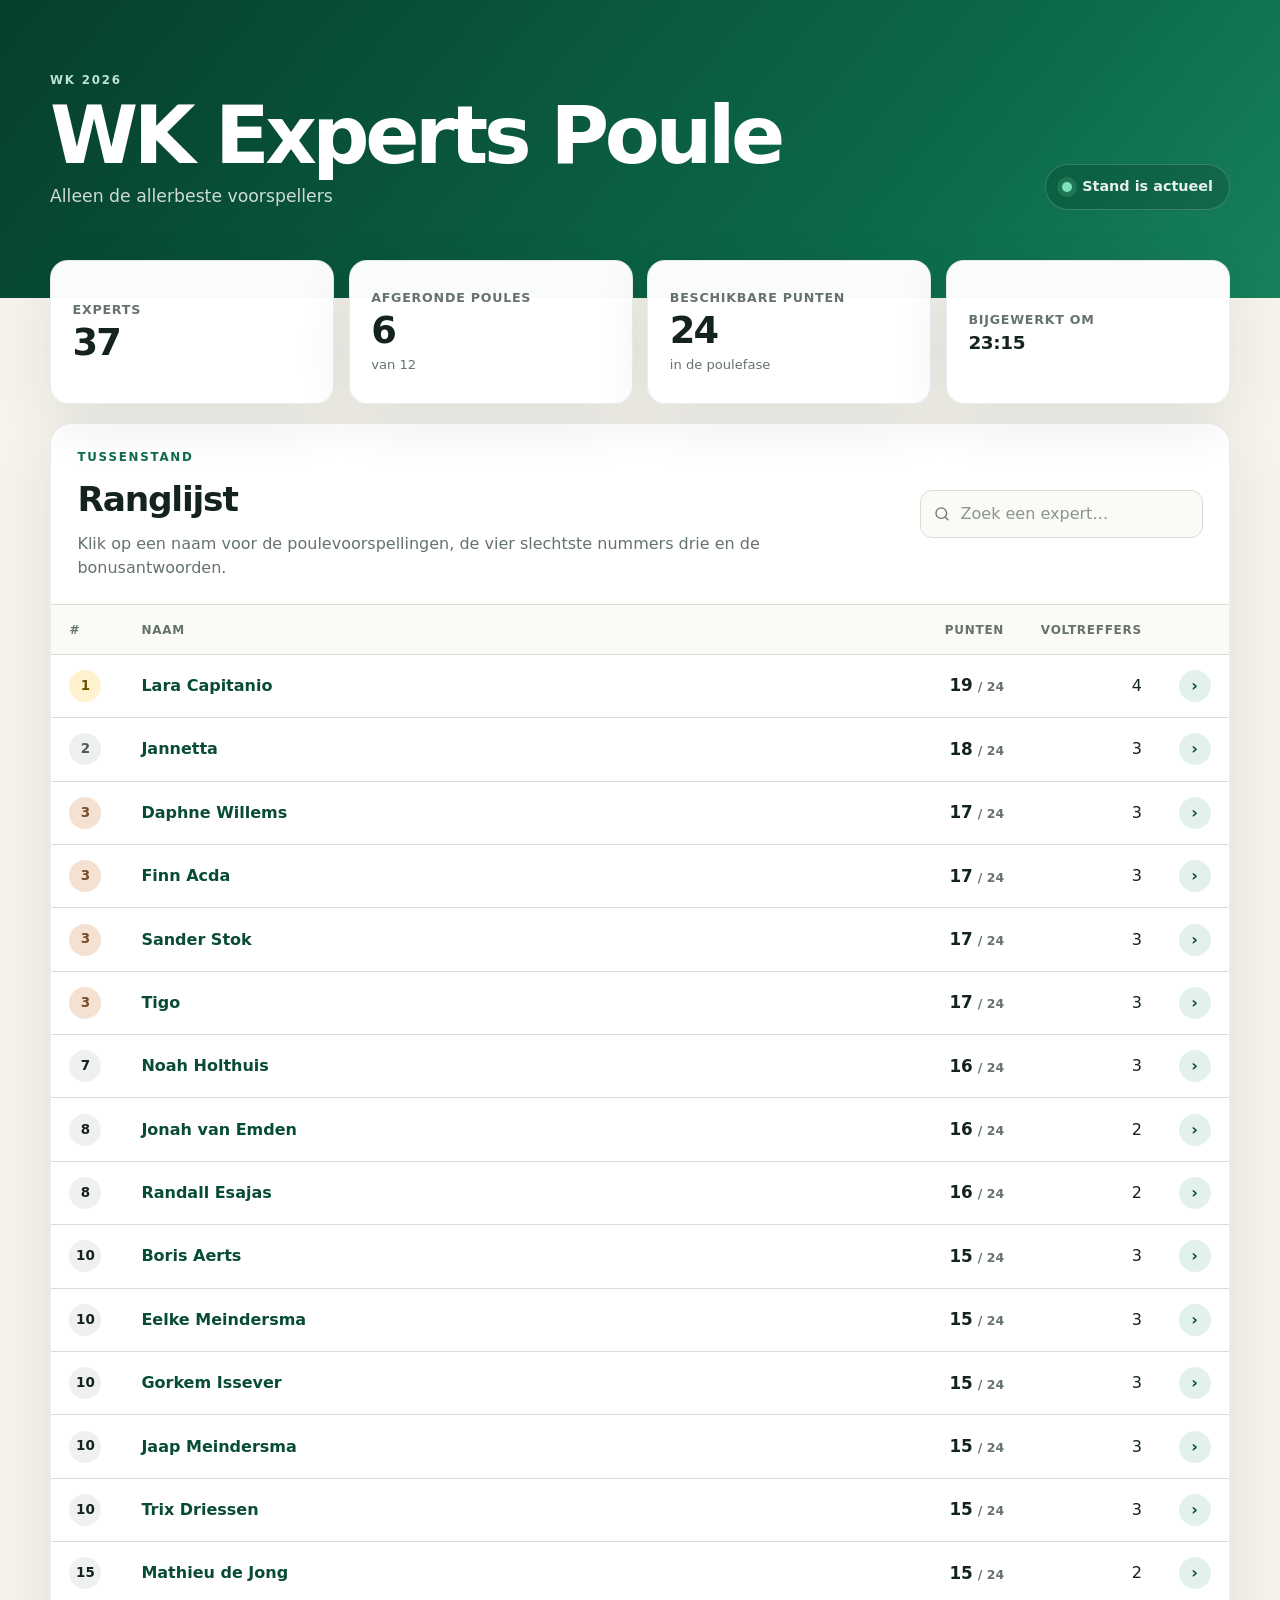
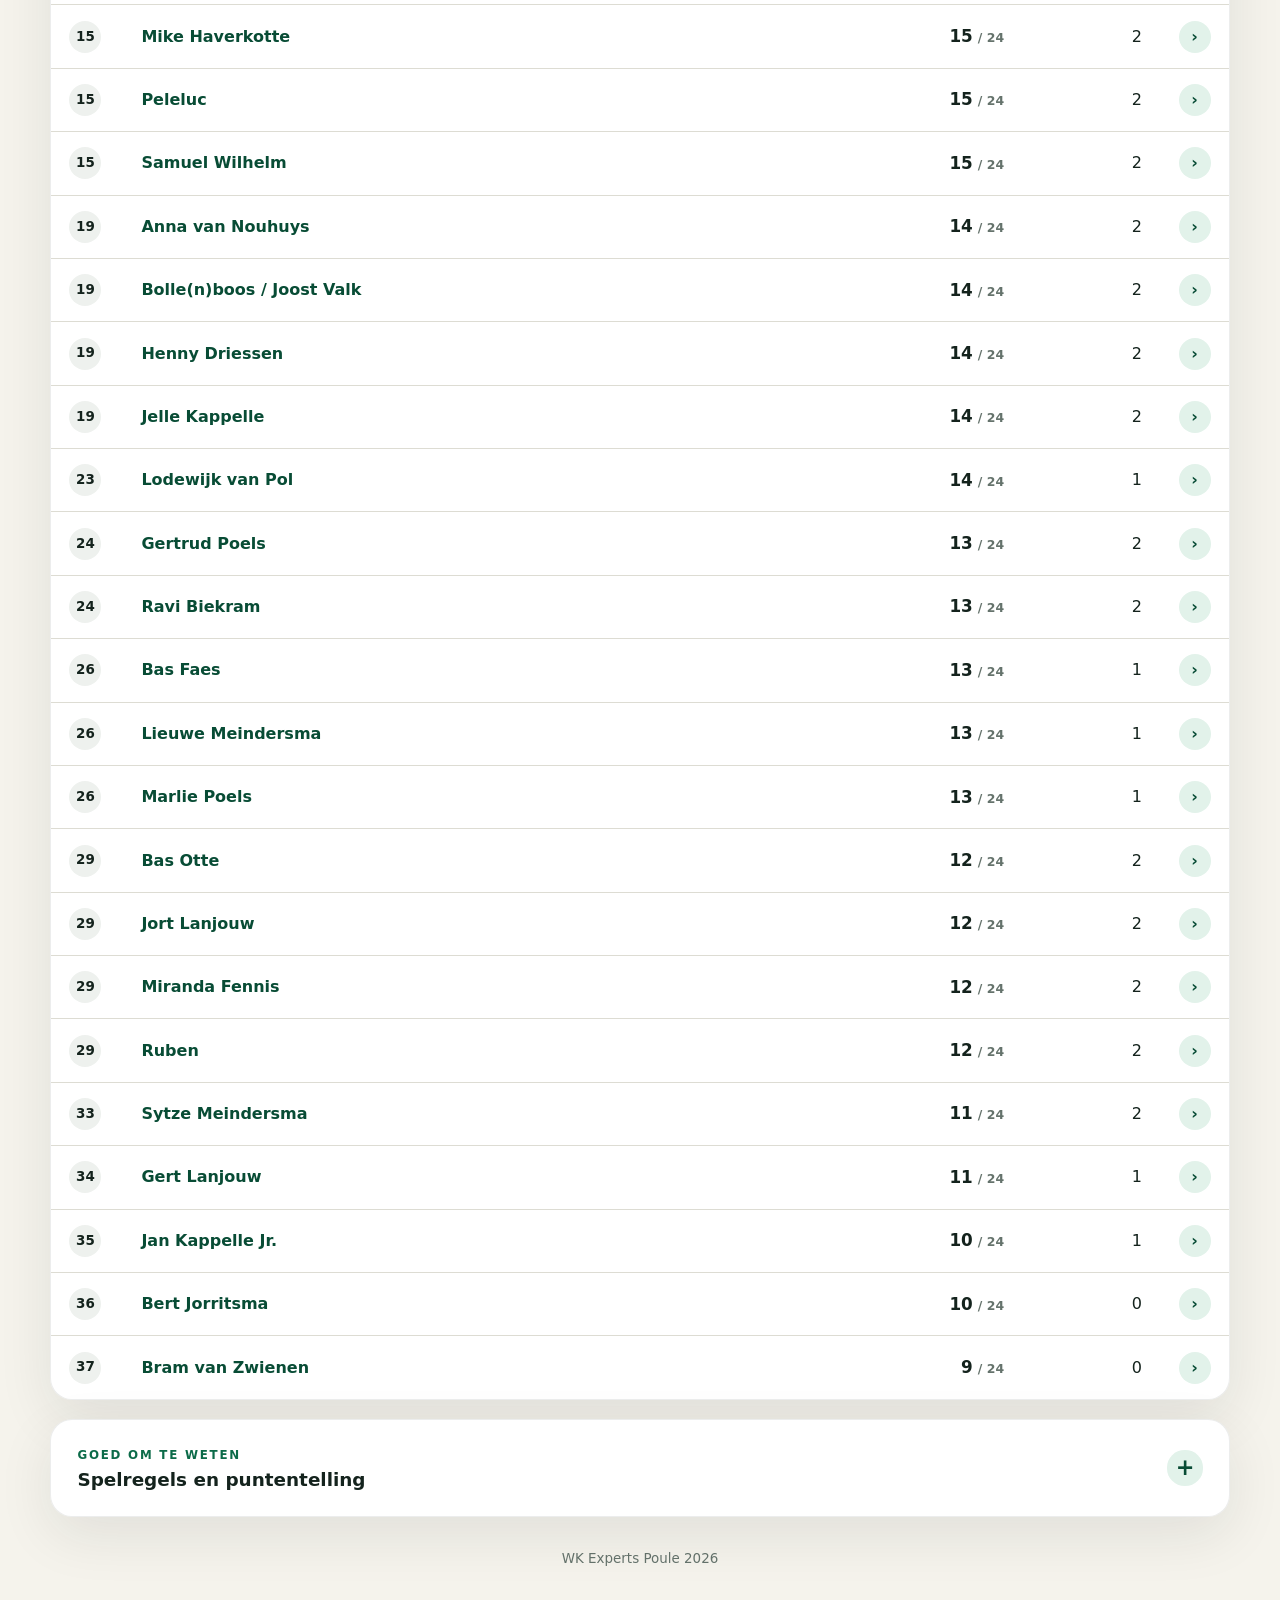
==== index.html @ 3cf906c6 "test pre commit" ====
<!doctype html>
<html lang="nl">
<head>
  <meta charset="utf-8">
  <meta name="viewport" content="width=device-width, initial-scale=1">
  <meta name="description" content="De actuele tussenstand en voorspellingen van de WK Experts Poule 2026">
  <title>WK Experts Poule 2026</title>
  <link rel="stylesheet" href="style.css">
  <script src="app.js" defer></script>
</head>
<body>
  <header class="hero">
    <div class="hero__inner">
      <div>
        <p class="eyebrow">WK 2026</p>
        <h1>WK Experts Poule</h1>
        <p class="hero__text">Alleen de allerbeste voorspellers</p>
      </div>
      <div class="live-pill" aria-live="polite">
        <span class="live-dot" aria-hidden="true"></span>
        <span id="load-status">Stand laden…</span>
      </div>
    </div>
  </header>

  <main class="page-shell">
    <section id="error-panel" class="message message--error" hidden aria-live="assertive"></section>
    <section id="warning-panel" class="message message--warning" hidden aria-live="polite"></section>

    <section class="stats" aria-label="Samenvatting">
      <article class="stat-card">
        <span class="stat-card__label">Experts</span>
        <strong id="participant-count" class="stat-card__value">–</strong>
      </article>
      <article class="stat-card">
        <span class="stat-card__label">Afgeronde poules</span>
        <strong id="completed-pools" class="stat-card__value">–</strong>
        <span class="stat-card__sub">van 12</span>
      </article>
      <article class="stat-card">
        <span class="stat-card__label">Beschikbare punten</span>
        <strong id="available-points" class="stat-card__value">–</strong>
        <span class="stat-card__sub">in de poulefase</span>
      </article>
      <article class="stat-card">
        <span class="stat-card__label">Bijgewerkt om</span>
        <strong id="last-updated" class="stat-card__value stat-card__value--small">–</strong>
      </article>
    </section>

    <section class="panel" aria-labelledby="ranking-title">
      <div class="panel__header">
        <div>
          <p class="section-kicker">TUSSENSTAND</p>
          <h2 id="ranking-title">Ranglijst</h2>
          <p class="panel__intro">Klik op een naam voor de poulevoorspellingen, de vier slechtste nummers drie en de bonusantwoorden.</p>
        </div>
        <label class="search">
          <span class="sr-only">Zoek deelnemer</span>
          <svg viewBox="0 0 24 24" aria-hidden="true"><path d="m21 21-4.35-4.35m2.35-5.65a8 8 0 1 1-16 0 8 8 0 0 1 16 0Z"/></svg>
          <input id="search-input" type="search" placeholder="Zoek een expert…" autocomplete="off">
        </label>
      </div>

      <div class="table-wrap">
        <table class="ranking-table">
          <thead>
            <tr>
              <th scope="col" class="rank-column">#</th>
              <th scope="col">Naam</th>
              <th scope="col" class="number-column">Punten</th>
              <th scope="col" class="number-column optional-column">Voltreffers</th>
              <th scope="col" class="action-column"><span class="sr-only">Bekijken</span></th>
            </tr>
          </thead>
          <tbody id="ranking-body">
            <tr><td colspan="5" class="loading-cell">Stand wordt berekend…</td></tr>
          </tbody>
        </table>
      </div>
      <p id="empty-search" class="empty-state" hidden>Geen expert gevonden.</p>
    </section>

    <section id="participant-section" class="panel participant-panel" hidden aria-labelledby="participant-title">
      <div class="participant-heading">
        <div>
          <p class="section-kicker">VOORSPELLINGEN</p>
          <h2 id="participant-title">Deelnemer</h2>
          <p id="participant-summary" class="panel__intro"></p>
        </div>
        <button id="close-details" class="button button--ghost" type="button">Sluiten</button>
      </div>
      <div id="pool-details" class="pool-grid"></div>
      <div class="worst-thirds-section">
        <div class="bonus-section__heading">
          <p class="section-kicker">FASE 1</p>
          <h3>Slechtste nummers drie</h3>
        </div>
        <div id="worst-thirds-details"></div>
      </div>
      <div class="bonus-section">
        <div class="bonus-section__heading">
          <p class="section-kicker">BONUS</p>
          <h3>Bonusvoorspellingen</h3>
        </div>
        <div id="bonus-details" class="bonus-grid"></div>
      </div>
    </section>

    <section class="rules-wrap" aria-labelledby="rules-title">
      <details class="rules-panel">
        <summary>
          <span>
            <span class="section-kicker">GOED OM TE WETEN</span>
            <strong id="rules-title">Spelregels en puntentelling</strong>
          </span>
          <span class="summary-icon" aria-hidden="true">+</span>
        </summary>
        <div class="rules-content">
          <article class="rule-block">
            <h3>Fase 1 · Poulefase</h3>
            <p>Voorspel de eindstand van alle 12 poules. Elk land op de juiste plek is 1 punt: maximaal 4 punten per poule en 48 punten totaal.</p>
            <p><strong>Vier slechtste nummers drie:</strong> dit is onderdeel van de poulefase en dus geen bonusvraag. Elk correct land is 3 punten waard. Samen zijn deze vier voorspellingen maximaal 12 punten waard.</p>
            <p>Fase 1 is daarmee maximaal 60 punten waard.</p>
          </article>
          <article class="rule-block">
            <h3>Fase 2 · Zestiende finales</h3>
            <p>Er zijn 16 wedstrijden. Een correct resultaat levert 3 punten op. Een volledig correcte uitslag levert 5 punten op. Maximaal 80 punten.</p>
          </article>
          <article class="rule-block">
            <h3>Fase 3 · Knock-outfase</h3>
            <ul>
              <li>Achtste finales: 4 punten voor het resultaat, 6 punten voor de exacte uitslag.</li>
              <li>Kwartfinales: 5 punten voor het resultaat, 8 punten voor de exacte uitslag.</li>
              <li>Halve finales: 6 punten voor het resultaat, 10 punten voor de exacte uitslag.</li>
              <li>Finale: 8 punten voor het resultaat, 12 punten voor de exacte uitslag.</li>
            </ul>
            <p>De troostfinale telt niet mee. Fase 3 is maximaal 112 punten waard.</p>
          </article>
          <article class="rule-block rule-block--wide">
            <h3>Bonusvragen vooraf</h3>
            <div class="bonus-rules">
              <p><strong>Finalisten + wereldkampioen:</strong> 15 + 15 punten</p>
              <p><strong>Topscorer + aantal doelpunten:</strong> 15 + 15 punten</p>
              <p><strong>Aantal gele/rode kaarten:</strong> 1 punt per kaart</p>
              <p><strong>Trump doet de aftrap:</strong> 10 punten aftrek</p>
              <p><strong>Land met de meeste kaarten:</strong> 10 punten</p>
            </div>
          </article>
        </div>
      </details>
    </section>
  </main>

  <footer>
    <p>WK Experts Poule 2026</p>
  </footer>
</body>
</html>
---- style.css ----
:root {
  --ink: #14231d;
  --muted: #65736c;
  --paper: #f5f3ec;
  --panel: #ffffff;
  --line: #dddcd3;
  --green: #0c6b49;
  --green-dark: #084c35;
  --green-soft: #e2f2ea;
  --gold: #efb63c;
  --gold-soft: #fff2ce;
  --red: #a73131;
  --red-soft: #fce8e8;
  --shadow: 0 18px 55px rgba(20, 35, 29, 0.09);
  --radius: 22px;
}

* { box-sizing: border-box; }
html { scroll-behavior: smooth; }
body {
  margin: 0;
  min-width: 320px;
  color: var(--ink);
  background: var(--paper);
  font-family: Inter, ui-sans-serif, system-ui, -apple-system, BlinkMacSystemFont, "Segoe UI", sans-serif;
  line-height: 1.5;
}
button, input { font: inherit; }
button { color: inherit; }
code {
  padding: 0.14rem 0.38rem;
  border: 1px solid rgba(12, 107, 73, 0.14);
  border-radius: 0.4rem;
  background: rgba(12, 107, 73, 0.07);
  color: var(--green-dark);
  font-size: 0.9em;
}

.hero {
  color: #fff;
  background: linear-gradient(130deg, #063e2d 0%, #0c6b49 72%, #18815c 100%);
}
.hero__inner {
  width: min(1180px, calc(100% - 2rem));
  margin: 0 auto;
  padding: 4.5rem 0 5.5rem;
  display: flex;
  align-items: flex-end;
  justify-content: space-between;
  gap: 2rem;
}
.eyebrow,
.section-kicker {
  margin: 0 0 0.5rem;
  font-size: 0.74rem;
  font-weight: 850;
  letter-spacing: 0.15em;
}
.eyebrow { color: #bce4d2; }
.section-kicker { color: var(--green); }
h1, h2, h3, h4, p { margin-top: 0; }
h1 { margin-bottom: 0.65rem; font-size: clamp(2.6rem, 8vw, 5rem); line-height: 0.95; letter-spacing: -0.055em; }
h2 { margin-bottom: 0.35rem; font-size: clamp(1.55rem, 3vw, 2.15rem); letter-spacing: -0.035em; }
h3 { margin-bottom: 0; font-size: 1.02rem; }
h4 { margin: 0.25rem 0 0; font-size: 1rem; }
.hero__text { max-width: 44rem; margin-bottom: 0; color: rgba(255,255,255,0.8); font-size: 1.08rem; }
.live-pill {
  flex: 0 0 auto;
  display: flex;
  align-items: center;
  gap: 0.65rem;
  padding: 0.7rem 1rem;
  border: 1px solid rgba(255,255,255,0.18);
  border-radius: 999px;
  background: rgba(0,0,0,0.15);
  color: rgba(255,255,255,0.9);
  font-size: 0.9rem;
  font-weight: 700;
}
.live-dot { width: 0.62rem; height: 0.62rem; border-radius: 50%; background: var(--gold); box-shadow: 0 0 0 5px rgba(239,182,60,0.15); }
.live-pill.is-ready .live-dot { background: #7ee2b8; box-shadow: 0 0 0 5px rgba(126,226,184,0.16); }
.live-pill.is-error .live-dot { background: #ff8e8e; box-shadow: 0 0 0 5px rgba(255,142,142,0.16); }

.page-shell { width: min(1180px, calc(100% - 2rem)); margin: -2.4rem auto 0; position: relative; z-index: 2; }
.stats { display: grid; grid-template-columns: repeat(4, 1fr); gap: 0.9rem; margin-bottom: 1.2rem; }
.stat-card,
.panel,
.message,
.rules-panel {
  background: rgba(255,255,255,0.98);
  border: 1px solid rgba(20,35,29,0.08);
  box-shadow: var(--shadow);
}
.stat-card { min-height: 9rem; padding: 1.25rem 1.35rem; border-radius: 18px; display: flex; flex-direction: column; justify-content: center; }
.stat-card__label { margin-bottom: 0.3rem; color: var(--muted); font-size: 0.79rem; font-weight: 750; text-transform: uppercase; letter-spacing: 0.06em; }
.stat-card__value { font-size: 2.3rem; line-height: 1; letter-spacing: -0.05em; }
.stat-card__value--small { font-size: 1.15rem; letter-spacing: -0.02em; }
.stat-card__sub { margin-top: 0.35rem; color: var(--muted); font-size: 0.82rem; }
.panel { margin-bottom: 1.2rem; border-radius: var(--radius); overflow: hidden; }
.panel__header,
.participant-heading { padding: 1.55rem 1.65rem; display: flex; align-items: center; justify-content: space-between; gap: 1.5rem; border-bottom: 1px solid var(--line); }
.panel__intro { margin-bottom: 0; color: var(--muted); }
.search {
  width: min(100%, 18rem);
  display: flex;
  align-items: center;
  gap: 0.55rem;
  padding: 0.64rem 0.8rem;
  border: 1px solid var(--line);
  border-radius: 12px;
  background: #fafaf7;
}
.search:focus-within { outline: 3px solid rgba(12,107,73,0.14); border-color: var(--green); }
.search svg { width: 1.1rem; height: 1.1rem; fill: none; stroke: var(--muted); stroke-width: 2; stroke-linecap: round; }
.search input { min-width: 0; width: 100%; border: 0; outline: 0; color: var(--ink); background: transparent; }
.search input::placeholder { color: #8a958f; }
.table-wrap { overflow-x: auto; }
.ranking-table { width: 100%; border-collapse: collapse; }
.ranking-table th,
.ranking-table td { padding: 0.95rem 1.15rem; border-bottom: 1px solid var(--line); text-align: left; }
.ranking-table th { color: var(--muted); background: #fafaf7; font-size: 0.75rem; font-weight: 800; letter-spacing: 0.06em; text-transform: uppercase; }
.ranking-table tbody tr:last-child td { border-bottom: 0; }
.ranking-table tbody tr { transition: background 120ms ease; }
.ranking-table tbody tr:hover { background: #f8fbf9; }
.rank-column { width: 4.5rem; }
.number-column { width: 8rem; text-align: right !important; }
.action-column { width: 3.5rem; }
.rank-badge { width: 2rem; height: 2rem; display: inline-grid; place-items: center; border-radius: 50%; background: #eef1ee; font-size: 0.84rem; font-weight: 850; }
.rank-badge--1 { color: #6c4e00; background: var(--gold-soft); }
.rank-badge--2 { color: #4e5b56; background: #edf0ef; }
.rank-badge--3 { color: #7a4b27; background: #f5e1d1; }
.name-button { border: 0; padding: 0; background: transparent; color: var(--green-dark); font-weight: 800; text-align: left; cursor: pointer; }
.name-button:hover { text-decoration: underline; text-underline-offset: 0.2rem; }
.score { font-size: 1.05rem; font-weight: 900; }
.score-max { color: var(--muted); font-size: 0.78rem; font-weight: 600; }
.chevron { width: 2rem; height: 2rem; border: 0; border-radius: 50%; background: var(--green-soft); color: var(--green-dark); cursor: pointer; font-weight: 900; }
.chevron:hover { background: #cceadb; }
.loading-cell,
.empty-state { padding: 2rem !important; color: var(--muted); text-align: center !important; }
.empty-state { margin: 0; }
.participant-panel { scroll-margin-top: 1rem; }
.participant-score { color: var(--green-dark); font-weight: 900; }
.pool-grid { padding: 1.2rem; display: grid; grid-template-columns: repeat(3, minmax(0, 1fr)); gap: 0.9rem; background: #f7f7f2; }
.pool-card { overflow: hidden; border: 1px solid var(--line); border-radius: 16px; background: #fff; }
.pool-card__header { padding: 0.9rem 1rem; display: flex; justify-content: space-between; align-items: center; border-bottom: 1px solid var(--line); }
.pool-points { padding: 0.23rem 0.55rem; border-radius: 999px; background: var(--green-soft); color: var(--green-dark); font-size: 0.76rem; font-weight: 850; }
.pool-points--pending { background: #efefeb; color: var(--muted); }
.pool-table { width: 100%; border-collapse: collapse; font-size: 0.84rem; }
.pool-table th,
.pool-table td { padding: 0.62rem 0.75rem; border-bottom: 1px solid #eeeeea; }
.pool-table tr:last-child td { border-bottom: 0; }
.pool-table th { color: var(--muted); background: #fcfcfa; text-align: left; font-size: 0.68rem; letter-spacing: 0.04em; text-transform: uppercase; }
.pool-table th:not(:first-child),
.pool-table td:not(:first-child) { width: 4.1rem; text-align: center; }
.position-correct { color: var(--green); font-weight: 900; }
.position-wrong { color: var(--red); font-weight: 800; }
.pending { color: #98a09c; }

.bonus-section { padding: 1.5rem 1.65rem 1.7rem; border-top: 1px solid var(--line); background: #fff; }
.bonus-section__heading { margin-bottom: 1rem; }
.bonus-grid { display: grid; grid-template-columns: repeat(3, minmax(0, 1fr)); gap: 0.8rem; }
.bonus-card { min-height: 8.5rem; padding: 1rem; border: 1px solid var(--line); border-radius: 15px; background: #fafaf7; }
.bonus-card--featured { grid-column: span 2; background: linear-gradient(135deg, var(--green-soft), #f8fcfa); border-color: rgba(12,107,73,0.18); }
.bonus-card__label { display: block; color: var(--green); font-size: 0.69rem; font-weight: 850; letter-spacing: 0.07em; text-transform: uppercase; }
.bonus-card__answer { margin: 0.55rem 0 0; font-size: 1rem; font-weight: 750; line-height: 1.4; }
.bonus-empty { margin: 0.55rem 0 0; color: var(--muted); }
.team-chips { display: flex; flex-wrap: wrap; gap: 0.45rem; margin-top: 0.8rem; }
.team-chips span { padding: 0.35rem 0.65rem; border-radius: 999px; background: #fff; border: 1px solid rgba(12,107,73,0.16); color: var(--green-dark); font-size: 0.82rem; font-weight: 800; }

.button { min-height: 2.55rem; padding: 0.6rem 0.95rem; border-radius: 11px; border: 1px solid transparent; font-weight: 800; cursor: pointer; }
.button--ghost { border-color: var(--line); background: #fff; }
.button--ghost:hover { background: #f5f5f1; }
.message { margin-bottom: 1rem; padding: 1rem 1.2rem; border-radius: 14px; }
.message--error { color: #7d2020; background: var(--red-soft); border-color: rgba(167,49,49,0.2); }
.message--warning { color: #6b5007; background: var(--gold-soft); border-color: rgba(239,182,60,0.25); }
.message ul { margin: 0.45rem 0 0; padding-left: 1.2rem; }

.rules-wrap { margin: 1.2rem 0 0; }
.rules-panel { border-radius: var(--radius); overflow: hidden; }
.rules-panel summary { list-style: none; cursor: pointer; padding: 1.4rem 1.65rem; display: flex; align-items: center; justify-content: space-between; gap: 1rem; }
.rules-panel summary::-webkit-details-marker { display: none; }
.rules-panel summary strong { display: block; font-size: 1.15rem; }
.summary-icon { width: 2.2rem; height: 2.2rem; display: grid; place-items: center; border-radius: 50%; background: var(--green-soft); color: var(--green-dark); font-size: 1.4rem; font-weight: 600; transition: transform 160ms ease; }
.rules-panel[open] .summary-icon { transform: rotate(45deg); }
.rules-content { padding: 0 1.65rem 1.65rem; display: grid; grid-template-columns: repeat(3, minmax(0, 1fr)); gap: 0.85rem; border-top: 1px solid var(--line); background: #fafaf7; }
.rule-block { margin-top: 1rem; padding: 1rem; border: 1px solid var(--line); border-radius: 15px; background: #fff; }
.rule-block h3 { margin-bottom: 0.65rem; }
.rule-block p:last-child { margin-bottom: 0; }
.rule-block ul { margin: 0 0 0.7rem; padding-left: 1.15rem; }
.rule-block li + li { margin-top: 0.4rem; }
.rule-block--wide { grid-column: 1 / -1; }
.bonus-rules { display: grid; grid-template-columns: repeat(2, minmax(0, 1fr)); gap: 0.55rem 1rem; }
.bonus-rules p { margin: 0; }
footer { width: min(1180px, calc(100% - 2rem)); margin: 2rem auto 0; padding: 0 0 2.5rem; color: var(--muted); font-size: 0.84rem; text-align: center; }
.sr-only { position: absolute; width: 1px; height: 1px; padding: 0; margin: -1px; overflow: hidden; clip: rect(0, 0, 0, 0); white-space: nowrap; border: 0; }

@media (max-width: 900px) {
  .stats { grid-template-columns: repeat(2, 1fr); }
  .pool-grid { grid-template-columns: repeat(2, minmax(0, 1fr)); }
  .bonus-grid { grid-template-columns: repeat(2, minmax(0, 1fr)); }
  .hero__inner { align-items: flex-start; flex-direction: column; }
  .rules-content { grid-template-columns: 1fr; }
  .rule-block--wide { grid-column: auto; }
}
@media (max-width: 620px) {
  .hero__inner { padding: 3.2rem 0 4.5rem; }
  .page-shell { margin-top: -1.5rem; }
  .stats { grid-template-columns: 1fr 1fr; gap: 0.65rem; }
  .stat-card { min-height: 7.4rem; padding: 1rem; }
  .stat-card__value { font-size: 1.85rem; }
  .panel__header,
  .participant-heading { align-items: stretch; flex-direction: column; padding: 1.2rem; }
  .search { width: 100%; }
  .pool-grid { grid-template-columns: 1fr; padding: 0.75rem; }
  .bonus-section { padding: 1.2rem; }
  .bonus-grid { grid-template-columns: 1fr; }
  .bonus-card--featured { grid-column: auto; }
  .optional-column { display: none; }
  .ranking-table th,
  .ranking-table td { padding: 0.8rem 0.7rem; }
  .rank-column { width: 3.4rem; }
  .number-column { width: 6rem; }
  .rules-panel summary { padding: 1.2rem; }
  .rules-content { padding: 0 0.75rem 0.75rem; }
  .bonus-rules { grid-template-columns: 1fr; }
}

/* Fase 1: de vier slechtste nummers drie */
.worst-thirds-section {
  padding: 1.5rem 1.65rem 1.7rem;
  border-top: 1px solid var(--line);
  background: #f7f7f2;
}
.phase-extra-card {
  overflow: hidden;
  border: 1px solid var(--line);
  border-radius: 16px;
  background: #fff;
}
.phase-extra-card__header {
  padding: 1rem 1.1rem;
  display: flex;
  align-items: center;
  justify-content: space-between;
  gap: 1rem;
  border-bottom: 1px solid var(--line);
}
.phase-extra-card__header h3 { margin: 0; }
.phase-extra-card__header p { margin: 0.25rem 0 0; color: var(--muted); font-size: 0.86rem; }
.table-wrap--flat { border: 0; border-radius: 0; box-shadow: none; }
.worst-thirds-table { width: 100%; border-collapse: collapse; }
.worst-thirds-table th,
.worst-thirds-table td { padding: 0.75rem 1rem; border-bottom: 1px solid var(--line); text-align: left; }
.worst-thirds-table th { color: var(--muted); background: #fcfcfa; font-size: 0.7rem; font-weight: 800; letter-spacing: 0.05em; text-transform: uppercase; }
.worst-thirds-table tbody tr:last-child td { border-bottom: 0; }
.worst-thirds-table th:first-child,
.worst-thirds-table td:first-child { width: 3.2rem; color: var(--muted); }
.actual-third-list { padding: 1rem 1.1rem; border-top: 1px solid var(--line); background: #fafaf7; }
.actual-third-list > span { display: block; color: var(--muted); font-size: 0.75rem; font-weight: 800; letter-spacing: 0.05em; text-transform: uppercase; }
.phase-note { margin: 0; padding: 1rem 1.1rem; border-top: 1px solid var(--line); color: var(--muted); background: #fafaf7; }

@media (max-width: 620px) {
  .worst-thirds-section { padding: 1.2rem; }
  .phase-extra-card__header { align-items: flex-start; flex-direction: column; }
  .worst-thirds-table th,
  .worst-thirds-table td { padding: 0.7rem 0.55rem; font-size: 0.82rem; }
  .worst-thirds-table th:first-child,
  .worst-thirds-table td:first-child { width: 2rem; }
}
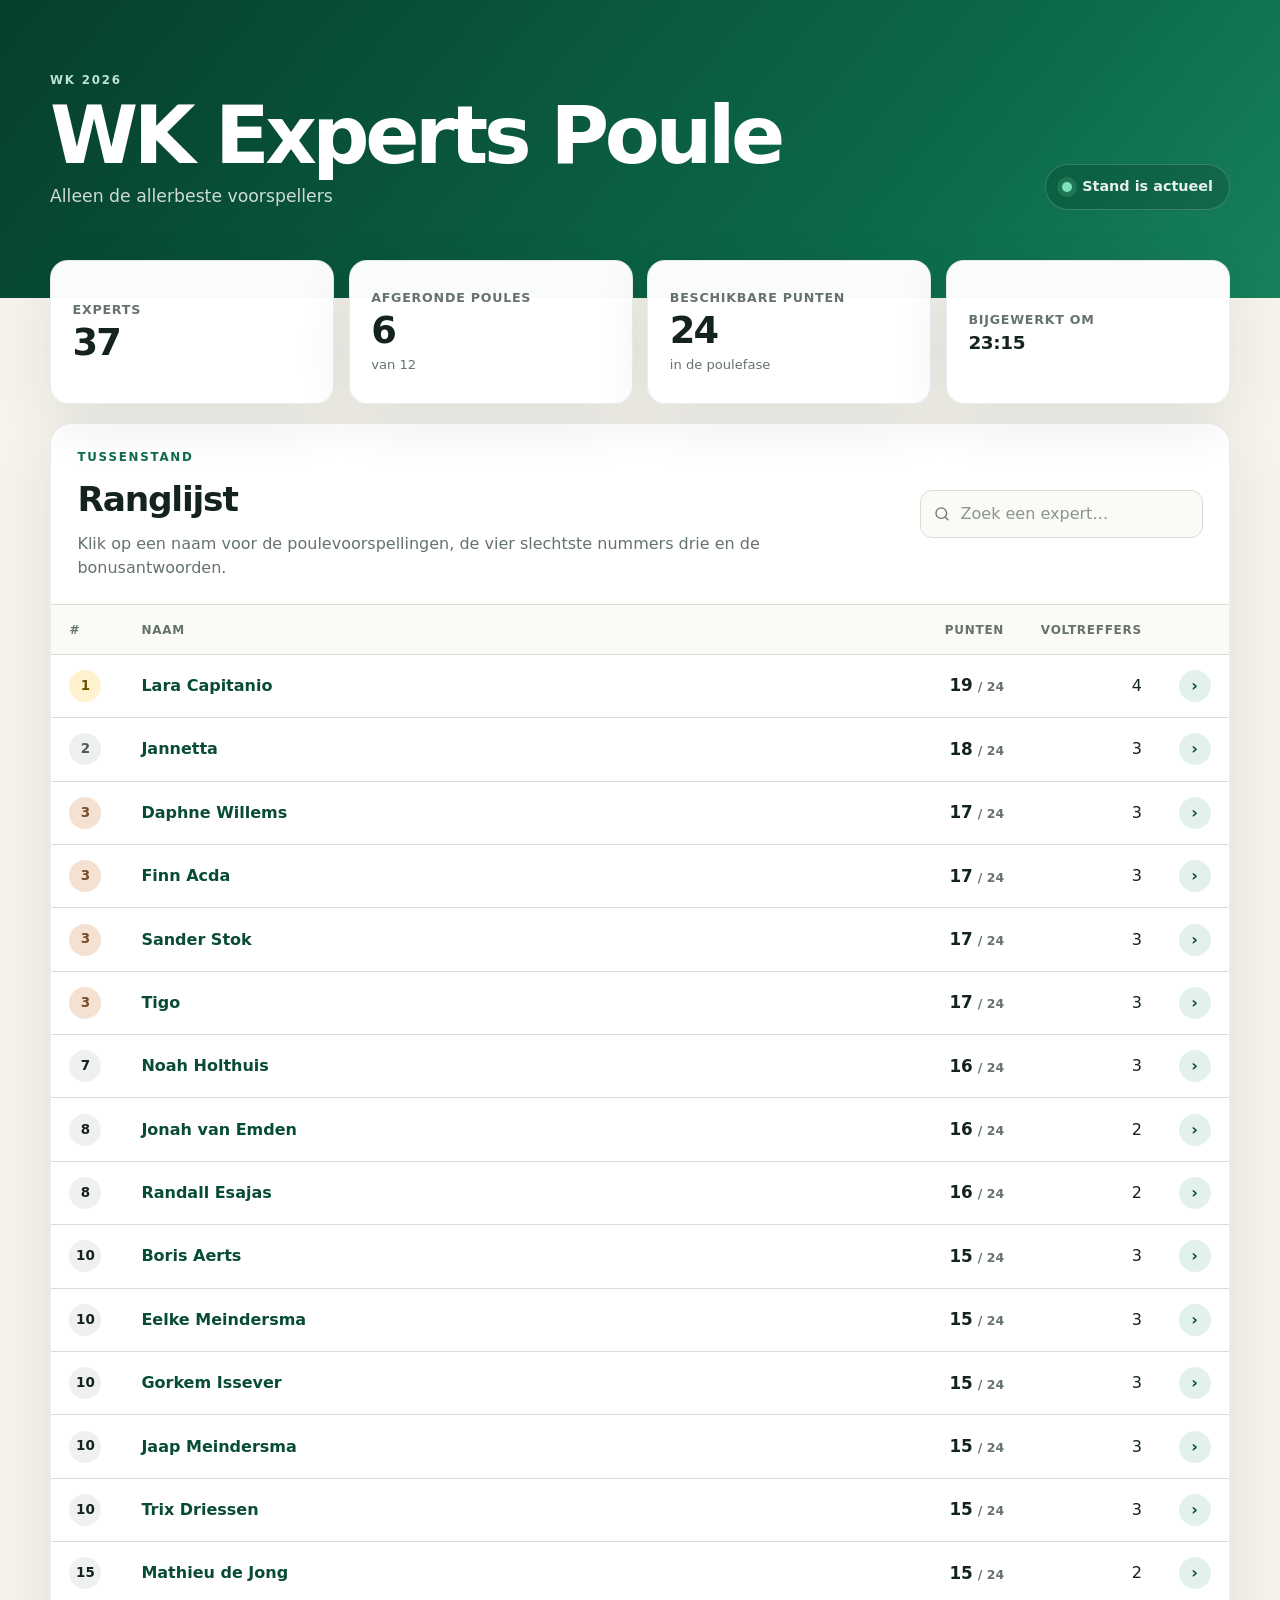
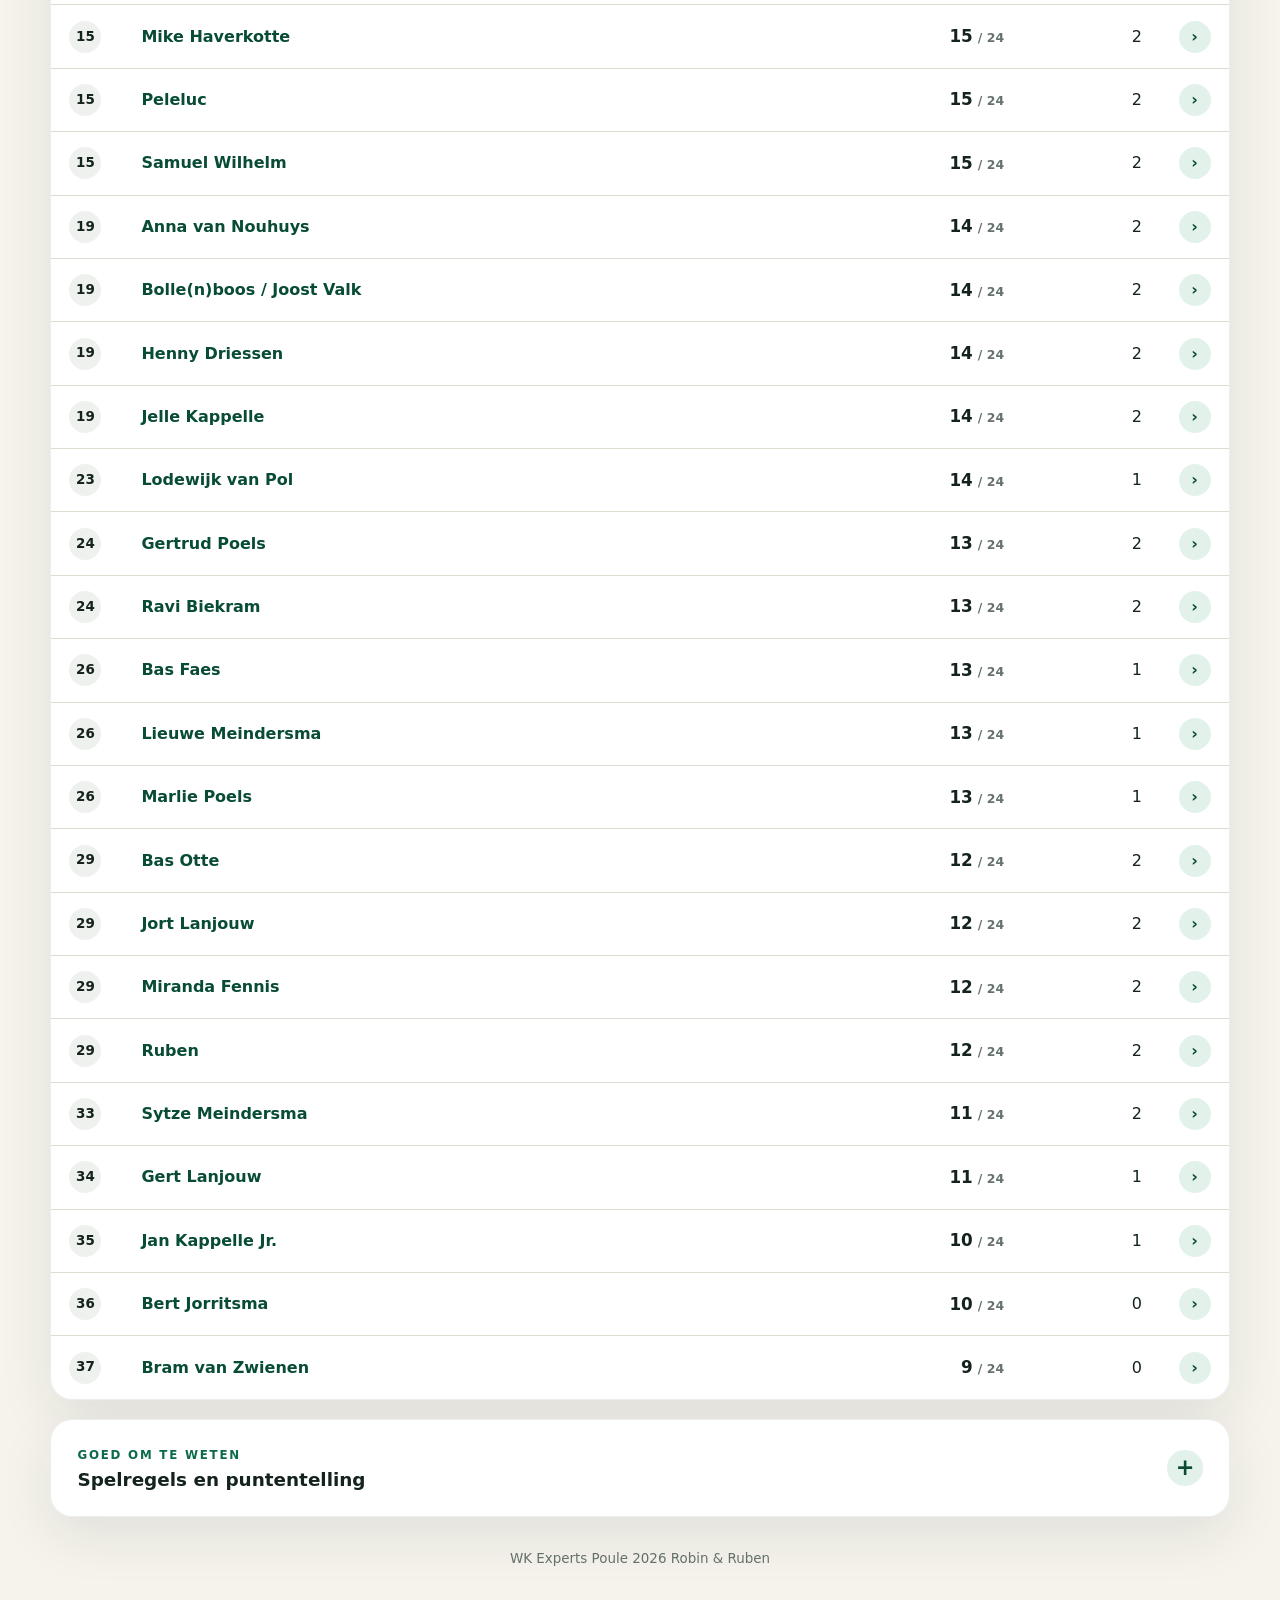
==== commit 76559a1a: "test" ====
--- a/index.html
+++ b/index.html
@@ -153,7 +153,7 @@
   </main>
 
   <footer>
-    <p>WK Experts Poule 2026</p>
+    <p>WK Experts Poule 2026 Robin & Ruben</p>
   </footer>
 </body>
 </html>
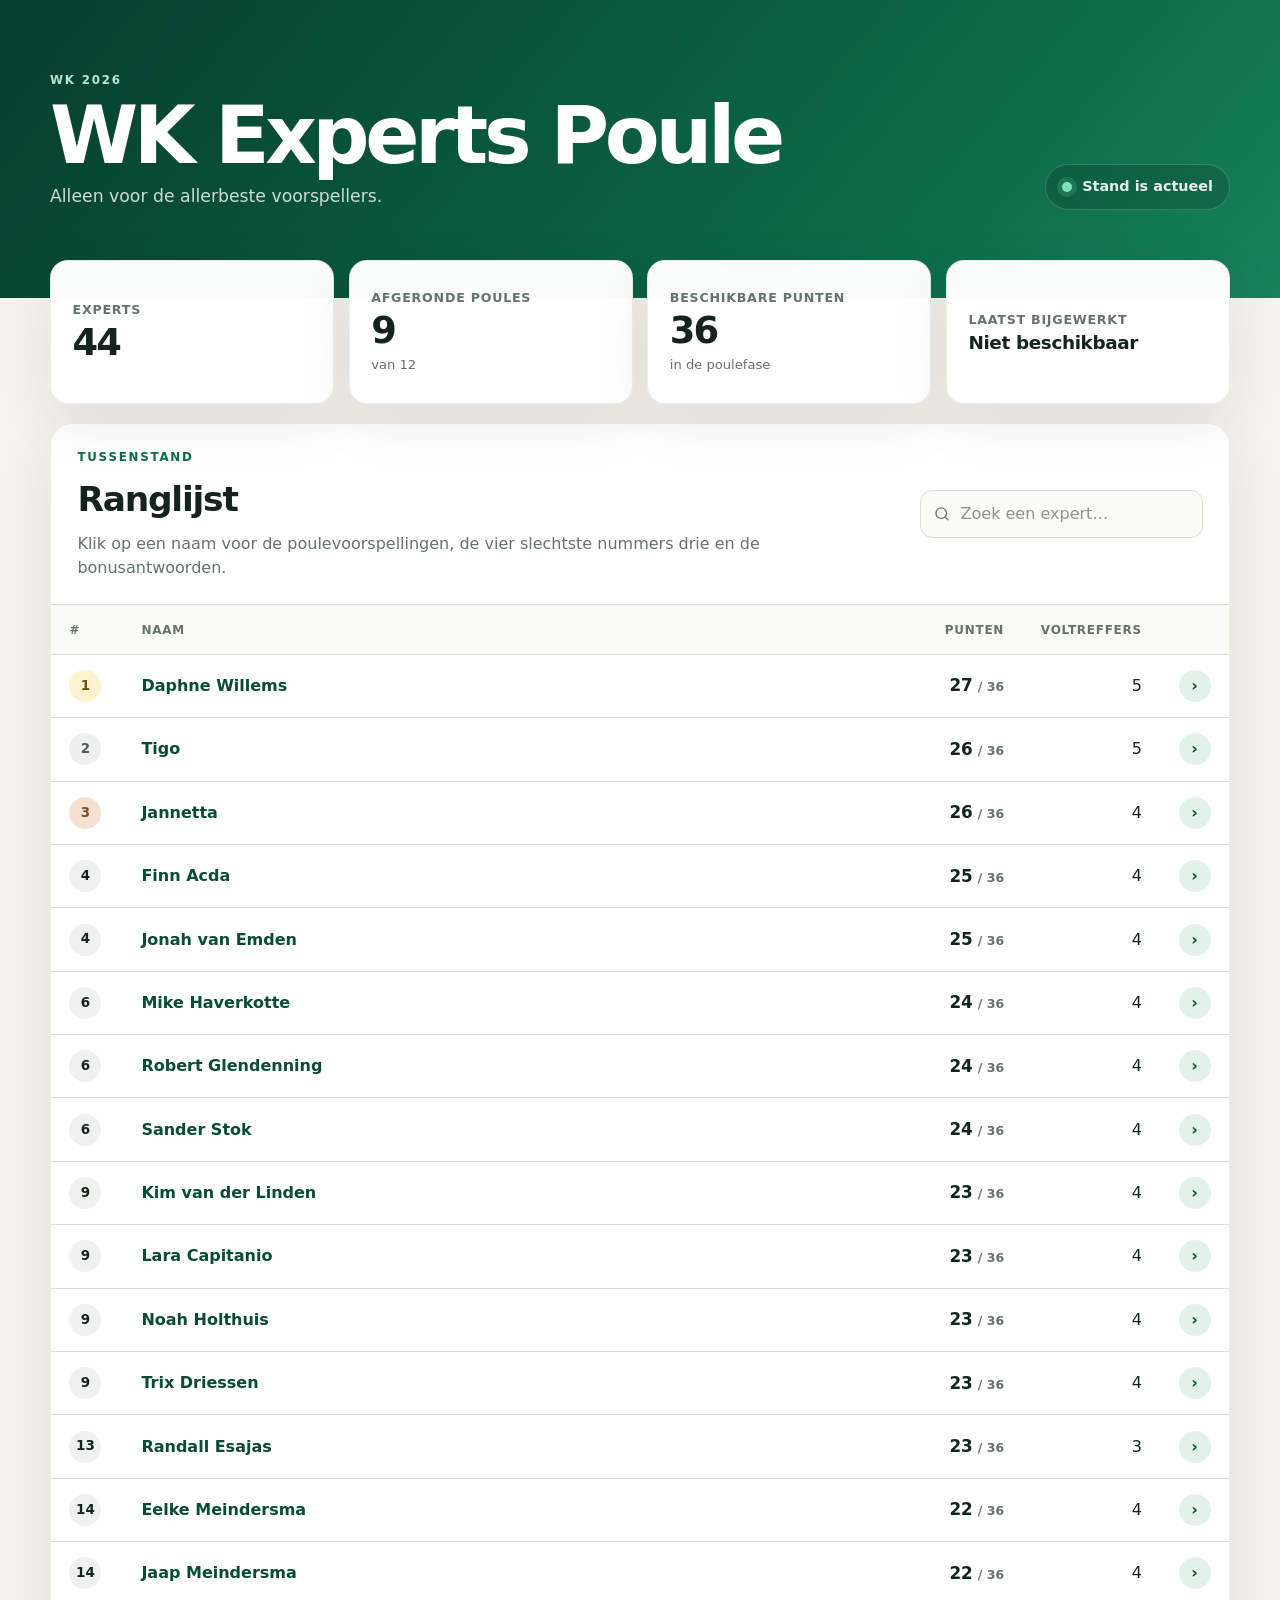
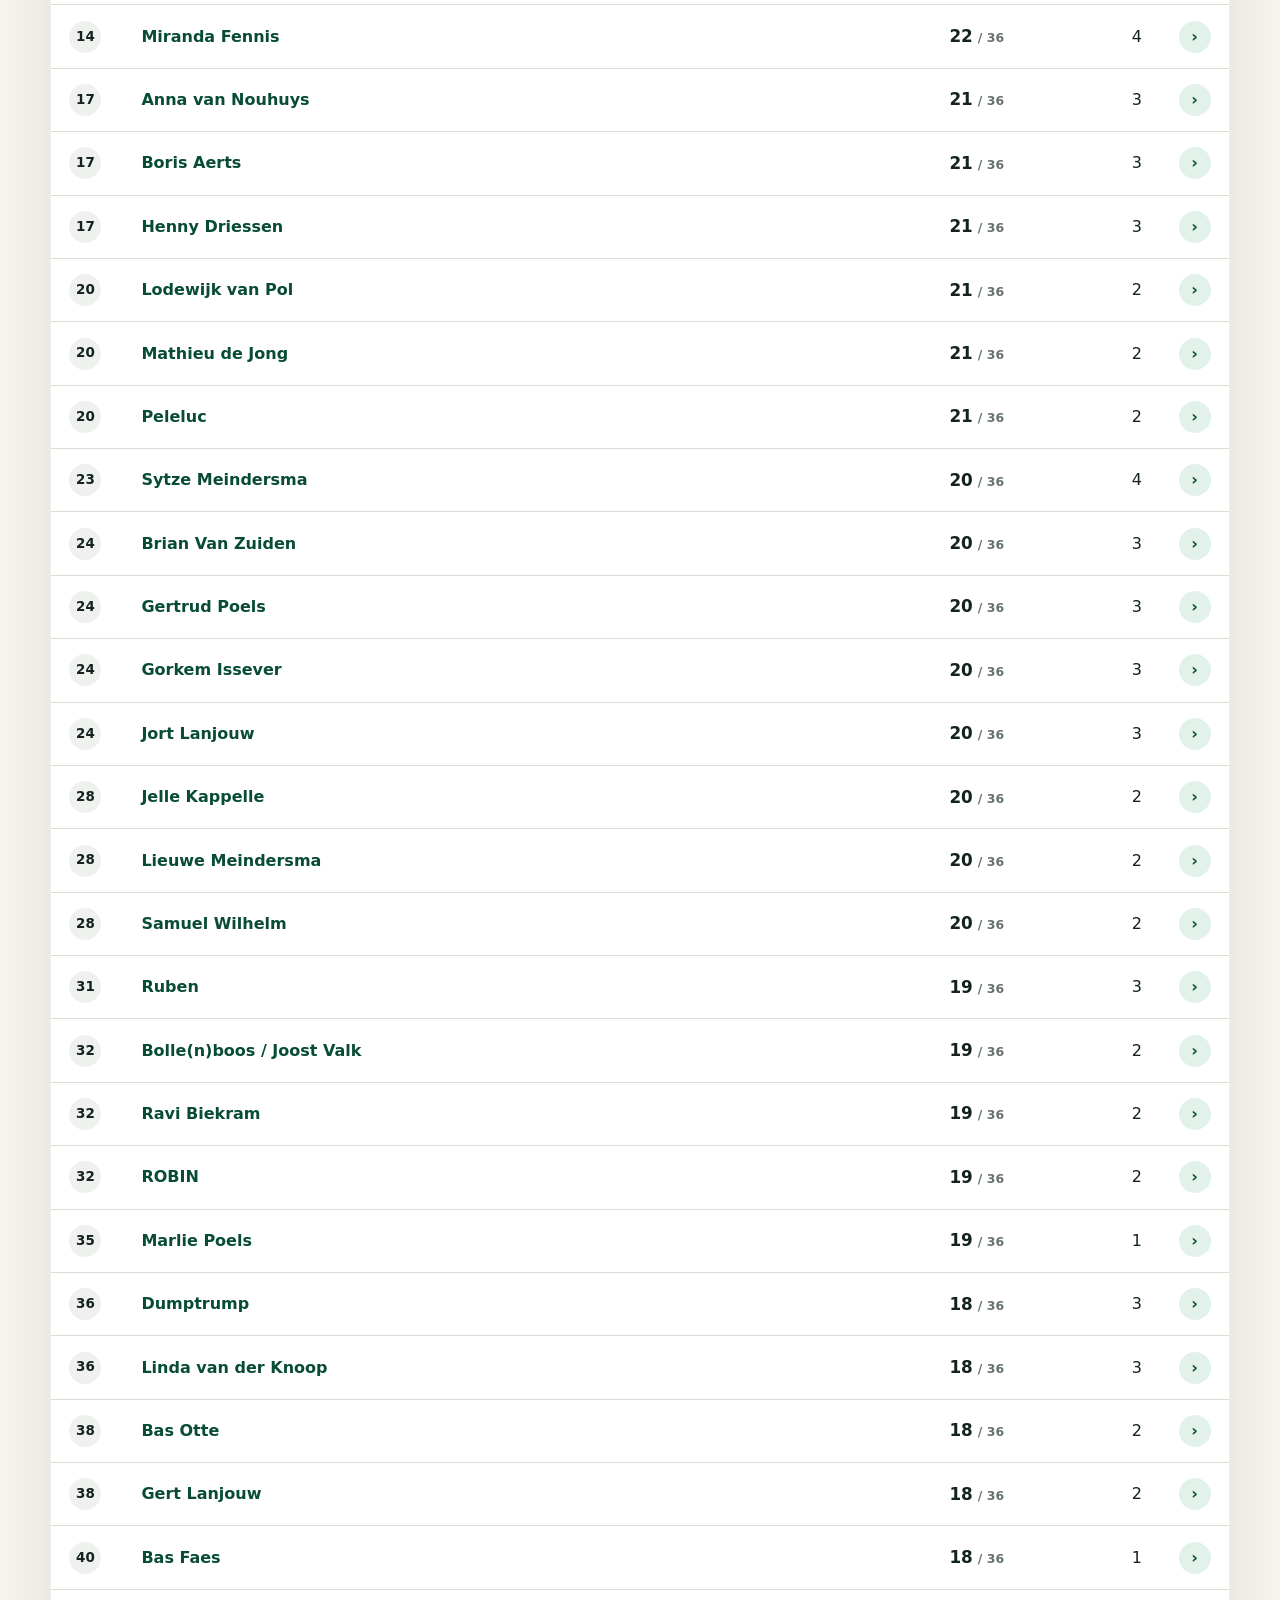
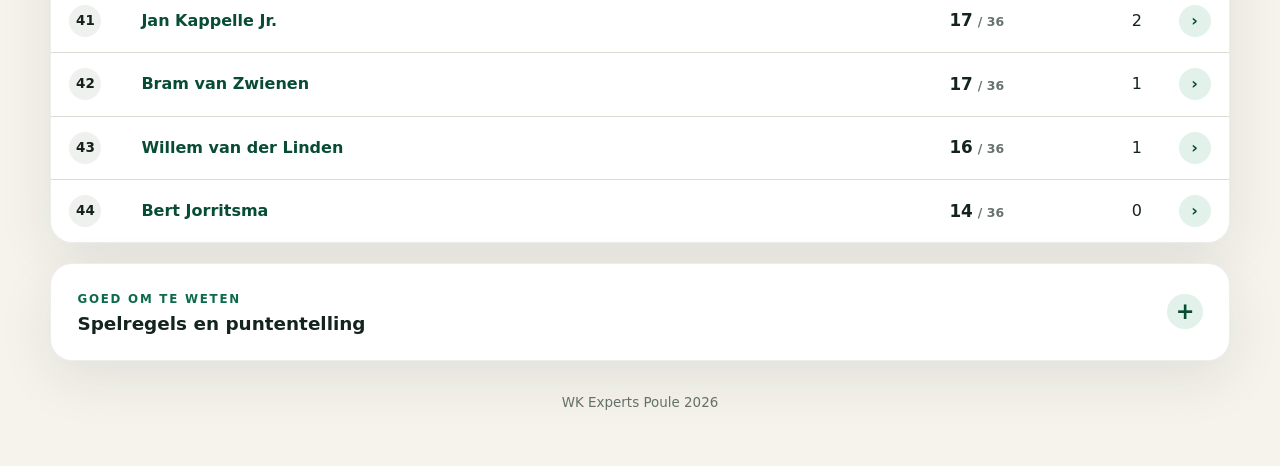
==== commit 30ac5b23: "update" ====
--- a/index.html
+++ b/index.html
@@ -1,159 +1,241 @@
-<!doctype html>
+<!DOCTYPE html>
+
 <html lang="nl">
 <head>
-  <meta charset="utf-8">
-  <meta name="viewport" content="width=device-width, initial-scale=1">
-  <meta name="description" content="De actuele tussenstand en voorspellingen van de WK Experts Poule 2026">
-  <title>WK Experts Poule 2026</title>
-  <link rel="stylesheet" href="style.css">
-  <script src="app.js" defer></script>
+<meta charset="utf-8"/>
+<meta content="width=device-width, initial-scale=1" name="viewport"/>
+<meta content="De actuele tussenstand en voorspellingen van de WK Experts Poule 2026" name="description"/>
+<title>WK Experts Poule 2026</title>
+<link href="style.css" rel="stylesheet"/>
+<script defer="" src="app.js"></script>
 </head>
 <body>
-  <header class="hero">
-    <div class="hero__inner">
-      <div>
-        <p class="eyebrow">WK 2026</p>
-        <h1>WK Experts Poule</h1>
-        <p class="hero__text">Alleen de allerbeste voorspellers</p>
-      </div>
-      <div class="live-pill" aria-live="polite">
-        <span class="live-dot" aria-hidden="true"></span>
-        <span id="load-status">Stand laden…</span>
-      </div>
-    </div>
-  </header>
-
-  <main class="page-shell">
-    <section id="error-panel" class="message message--error" hidden aria-live="assertive"></section>
-    <section id="warning-panel" class="message message--warning" hidden aria-live="polite"></section>
-
-    <section class="stats" aria-label="Samenvatting">
-      <article class="stat-card">
-        <span class="stat-card__label">Experts</span>
-        <strong id="participant-count" class="stat-card__value">–</strong>
-      </article>
-      <article class="stat-card">
-        <span class="stat-card__label">Afgeronde poules</span>
-        <strong id="completed-pools" class="stat-card__value">–</strong>
-        <span class="stat-card__sub">van 12</span>
-      </article>
-      <article class="stat-card">
-        <span class="stat-card__label">Beschikbare punten</span>
-        <strong id="available-points" class="stat-card__value">–</strong>
-        <span class="stat-card__sub">in de poulefase</span>
-      </article>
-      <article class="stat-card">
-        <span class="stat-card__label">Bijgewerkt om</span>
-        <strong id="last-updated" class="stat-card__value stat-card__value--small">–</strong>
-      </article>
-    </section>
-
-    <section class="panel" aria-labelledby="ranking-title">
-      <div class="panel__header">
-        <div>
-          <p class="section-kicker">TUSSENSTAND</p>
-          <h2 id="ranking-title">Ranglijst</h2>
-          <p class="panel__intro">Klik op een naam voor de poulevoorspellingen, de vier slechtste nummers drie en de bonusantwoorden.</p>
-        </div>
-        <label class="search">
-          <span class="sr-only">Zoek deelnemer</span>
-          <svg viewBox="0 0 24 24" aria-hidden="true"><path d="m21 21-4.35-4.35m2.35-5.65a8 8 0 1 1-16 0 8 8 0 0 1 16 0Z"/></svg>
-          <input id="search-input" type="search" placeholder="Zoek een expert…" autocomplete="off">
-        </label>
-      </div>
-
-      <div class="table-wrap">
-        <table class="ranking-table">
-          <thead>
-            <tr>
-              <th scope="col" class="rank-column">#</th>
-              <th scope="col">Naam</th>
-              <th scope="col" class="number-column">Punten</th>
-              <th scope="col" class="number-column optional-column">Voltreffers</th>
-              <th scope="col" class="action-column"><span class="sr-only">Bekijken</span></th>
-            </tr>
-          </thead>
-          <tbody id="ranking-body">
-            <tr><td colspan="5" class="loading-cell">Stand wordt berekend…</td></tr>
-          </tbody>
-        </table>
-      </div>
-      <p id="empty-search" class="empty-state" hidden>Geen expert gevonden.</p>
-    </section>
-
-    <section id="participant-section" class="panel participant-panel" hidden aria-labelledby="participant-title">
-      <div class="participant-heading">
-        <div>
-          <p class="section-kicker">VOORSPELLINGEN</p>
-          <h2 id="participant-title">Deelnemer</h2>
-          <p id="participant-summary" class="panel__intro"></p>
-        </div>
-        <button id="close-details" class="button button--ghost" type="button">Sluiten</button>
-      </div>
-      <div id="pool-details" class="pool-grid"></div>
-      <div class="worst-thirds-section">
-        <div class="bonus-section__heading">
-          <p class="section-kicker">FASE 1</p>
-          <h3>Slechtste nummers drie</h3>
-        </div>
-        <div id="worst-thirds-details"></div>
-      </div>
-      <div class="bonus-section">
-        <div class="bonus-section__heading">
-          <p class="section-kicker">BONUS</p>
-          <h3>Bonusvoorspellingen</h3>
-        </div>
-        <div id="bonus-details" class="bonus-grid"></div>
-      </div>
-    </section>
-
-    <section class="rules-wrap" aria-labelledby="rules-title">
-      <details class="rules-panel">
-        <summary>
-          <span>
-            <span class="section-kicker">GOED OM TE WETEN</span>
-            <strong id="rules-title">Spelregels en puntentelling</strong>
-          </span>
-          <span class="summary-icon" aria-hidden="true">+</span>
-        </summary>
-        <div class="rules-content">
-          <article class="rule-block">
-            <h3>Fase 1 · Poulefase</h3>
-            <p>Voorspel de eindstand van alle 12 poules. Elk land op de juiste plek is 1 punt: maximaal 4 punten per poule en 48 punten totaal.</p>
-            <p><strong>Vier slechtste nummers drie:</strong> dit is onderdeel van de poulefase en dus geen bonusvraag. Elk correct land is 3 punten waard. Samen zijn deze vier voorspellingen maximaal 12 punten waard.</p>
-            <p>Fase 1 is daarmee maximaal 60 punten waard.</p>
-          </article>
-          <article class="rule-block">
-            <h3>Fase 2 · Zestiende finales</h3>
-            <p>Er zijn 16 wedstrijden. Een correct resultaat levert 3 punten op. Een volledig correcte uitslag levert 5 punten op. Maximaal 80 punten.</p>
-          </article>
-          <article class="rule-block">
-            <h3>Fase 3 · Knock-outfase</h3>
-            <ul>
-              <li>Achtste finales: 4 punten voor het resultaat, 6 punten voor de exacte uitslag.</li>
-              <li>Kwartfinales: 5 punten voor het resultaat, 8 punten voor de exacte uitslag.</li>
-              <li>Halve finales: 6 punten voor het resultaat, 10 punten voor de exacte uitslag.</li>
-              <li>Finale: 8 punten voor het resultaat, 12 punten voor de exacte uitslag.</li>
-            </ul>
-            <p>De troostfinale telt niet mee. Fase 3 is maximaal 112 punten waard.</p>
-          </article>
-          <article class="rule-block rule-block--wide">
-            <h3>Bonusvragen vooraf</h3>
-            <div class="bonus-rules">
-              <p><strong>Finalisten + wereldkampioen:</strong> 15 + 15 punten</p>
-              <p><strong>Topscorer + aantal doelpunten:</strong> 15 + 15 punten</p>
-              <p><strong>Aantal gele/rode kaarten:</strong> 1 punt per kaart</p>
-              <p><strong>Trump doet de aftrap:</strong> 10 punten aftrek</p>
-              <p><strong>Land met de meeste kaarten:</strong> 10 punten</p>
-            </div>
-          </article>
-        </div>
-      </details>
-    </section>
-  </main>
-
-  <footer>
-    <p>WK Experts Poule 2026 Robin & Ruben</p>
-  </footer>
-</body>
+<header class="hero">
+<div class="hero__inner">
+<div>
+<p class="eyebrow">WK 2026</p>
+<h1>WK Experts Poule</h1>
+<p class="hero__text">Alleen voor de allerbeste voorspellers.</p>
+</div>
+<div aria-live="polite" class="live-pill">
+<span aria-hidden="true" class="live-dot"></span>
+<span id="load-status">Stand laden…</span>
+</div>
+</div>
+</header>
+<main class="page-shell">
+<section aria-live="assertive" class="message message--error" hidden="" id="error-panel"></section>
+<section aria-live="polite" class="message message--warning" hidden="" id="warning-panel"></section>
+<section aria-label="Samenvatting" class="stats">
+<article class="stat-card">
+<span class="stat-card__label">Experts</span>
+<strong class="stat-card__value" id="participant-count">–</strong>
+</article>
+<article class="stat-card">
+<span class="stat-card__label">Afgeronde poules</span>
+<strong class="stat-card__value" id="completed-pools">–</strong>
+<span class="stat-card__sub">van 12</span>
+</article>
+<article class="stat-card">
+<span class="stat-card__label">Beschikbare punten</span>
+<strong class="stat-card__value" id="available-points">–</strong>
+<span class="stat-card__sub">in de poulefase</span>
+</article>
+<article class="stat-card">
+<span class="stat-card__label">Laatst bijgewerkt</span>
+<strong class="stat-card__value stat-card__value--small" id="commit-updated">–</strong><span hidden="" id="last-updated"></span>
+</article>
+</section>
+<section aria-labelledby="ranking-title" class="panel">
+<div class="panel__header">
+<div>
+<p class="section-kicker">TUSSENSTAND</p>
+<h2 id="ranking-title">Ranglijst</h2>
+<p class="panel__intro">Klik op een naam voor de poulevoorspellingen, de vier slechtste nummers drie en de bonusantwoorden.</p>
+</div>
+<label class="search">
+<span class="sr-only">Zoek deelnemer</span>
+<svg aria-hidden="true" viewbox="0 0 24 24"><path d="m21 21-4.35-4.35m2.35-5.65a8 8 0 1 1-16 0 8 8 0 0 1 16 0Z"></path></svg>
+<input autocomplete="off" id="search-input" placeholder="Zoek een expert…" type="search"/>
+</label>
+</div>
+<div class="table-wrap">
+<table class="ranking-table">
+<thead>
+<tr>
+<th class="rank-column" scope="col">#</th>
+<th scope="col">Naam</th>
+<th class="number-column" scope="col">Punten</th>
+<th class="number-column optional-column" scope="col">Voltreffers</th>
+<th class="action-column" scope="col"><span class="sr-only">Bekijken</span></th>
+</tr>
+</thead>
+<tbody id="ranking-body">
+<tr><td class="loading-cell" colspan="5">Stand wordt berekend…</td></tr>
+</tbody>
+</table>
+</div>
+<p class="empty-state" hidden="" id="empty-search">Geen expert gevonden.</p>
+</section>
+<section aria-labelledby="participant-title" class="panel participant-panel" hidden="" id="participant-section">
+<div class="participant-heading">
+<div>
+<p class="section-kicker">VOORSPELLINGEN</p>
+<h2 id="participant-title">Deelnemer</h2>
+<p class="panel__intro" id="participant-summary"></p>
+</div>
+<button class="button button--ghost" id="close-details" type="button">Sluiten</button>
+</div>
+<div class="pool-grid" id="pool-details"></div>
+<div class="worst-thirds-section">
+<div class="bonus-section__heading">
+<p class="section-kicker">FASE 1</p>
+<h3>Slechtste nummers drie</h3>
+</div>
+<div id="worst-thirds-details"></div>
+</div>
+<div class="bonus-section">
+<div class="bonus-section__heading">
+<p class="section-kicker">BONUS</p>
+<h3>Bonusvoorspellingen</h3>
+</div>
+<div class="bonus-grid" id="bonus-details"></div>
+</div>
+</section>
+<section aria-labelledby="rules-title" class="rules-wrap">
+<details class="rules-panel">
+<summary>
+<span>
+<span class="section-kicker">GOED OM TE WETEN</span>
+<strong id="rules-title">Spelregels en puntentelling</strong>
+</span>
+<span aria-hidden="true" class="summary-icon">+</span>
+</summary>
+<div class="rules-content">
+<article class="rule-block">
+<h3>Fase 1 · Poulefase</h3>
+<p><strong>11 t/m 28 juni.</strong> Voorspel per poule de volledige eindstand van nummer 1 t/m 4.</p>
+<p>Per poule zijn maximaal 4 punten te verdienen. Voor iedere positie die niet goed is, gaat er 1 punt af.</p>
+<p><strong>Vier slechtste nummers drie:</strong> voorspel welke vier nummers drie worden uitgeschakeld. Ieder correct land levert 3 punten op.</p>
+<p><strong>Maximum fase 1: 60 punten.</strong></p>
+</article>
+<article class="rule-block">
+<h3>Fase 2 · Zestiende finales</h3>
+<p><strong>28 juni t/m 4 juli.</strong> Voorspel van 16 wedstrijden het resultaat en de uitslag.</p>
+<p>De uitslag na 90 minuten telt, of na 120 minuten wanneer er verlenging wordt gespeeld. Een eventuele penaltyreeks hoeft niet te worden voorspeld.</p>
+<p>Een correct resultaat levert 3 punten op. Is ook de uitslag correct, dan komen daar 2 punten bij.</p>
+<p><strong>Maximum fase 2: 80 punten.</strong></p>
+</article>
+<article class="rule-block">
+<h3>Fase 3 · Achtste finales t/m finale</h3>
+<p><strong>4 t/m 19 juli.</strong> De troostfinale telt niet mee.</p><p><strong>Let op:</strong> vanaf de kwartfinales en halve finales krijg je minder punten wanneer je niet de juiste teams in de wedstrijd hebt voorspeld. Bij de finale zijn alleen punten te verdienen wanneer beide finalisten juist zijn.</p>
+<ul>
+<li><strong>Achtste finales:</strong> 4 punten voor het juiste resultaat en 6 punten voor de juiste uitslag.</li>
+<li><strong>Kwartfinales met de juiste landen:</strong> 5 punten voor het resultaat en 8 punten voor de uitslag.</li>
+<li><strong>Kwartfinales met één of twee verkeerde landen:</strong> 2 punten voor het resultaat en 4 punten voor de uitslag.</li>
+<li><strong>Halve finales met de juiste landen:</strong> 6 punten voor het resultaat en 10 punten voor de uitslag.</li>
+<li><strong>Halve finales met één of twee verkeerde landen:</strong> 3 punten voor het resultaat en 5 punten voor de uitslag.</li>
+<li><strong>Finale:</strong> 8 punten voor het resultaat en 12 punten voor de uitslag. Alleen met de juiste finalisten zijn punten te verdienen.</li>
+</ul>
+<p><strong>Maximum fase 3: 112 punten.</strong></p>
+</article>
+<article class="rule-block rule-block--wide">
+<h3>Bonusvragen vooraf</h3>
+<div class="bonus-rules">
+<p><strong>Finalisten:</strong> 15 punten</p>
+<p><strong>Wereldkampioen:</strong> 15 punten</p>
+<p><strong>Topscorer:</strong> 15 punten</p>
+<p><strong>Aantal doelpunten topscorer:</strong> 15 punten, met 2 punten aftrek per doelpunt verschil</p>
+<p><strong>Aantal gele kaarten:</strong> maximaal 15 punten, met 1 punt aftrek per 5 kaarten verschil</p>
+<p><strong>Trump doet de aftrap:</strong> 10 punten aftrek</p>
+<p><strong>Land met de meeste kaarten:</strong> 10 punten</p>
+<p><strong>Speelminuten Wout Weghorst:</strong> 5 punten</p>
+</div>
+</article>
+<article class="rule-block">
+<h3>Planning</h3>
+<ul>
+<li><strong>Voor 11 juni:</strong> inschrijfgeld betalen, poulefase mailen en bonusvragen beantwoorden.</li>
+<li><strong>Uiterlijk 28 juni:</strong> voorspellingen voor de zestiende finales insturen.</li>
+<li><strong>Uiterlijk 4 juli:</strong> alle verdere knock-outvoorspellingen insturen.</li>
+</ul>
+<p>Je levert dus drie keer voorspellingen aan.</p>
+</article>
+<article class="rule-block">
+<h3>Prijzen</h3>
+<p>De volledige deelnemersinzet wordt beschikbaar gesteld als prijzengeld. Daarnaast kunnen sponsorprijzen worden toegekend.</p>
+<ul>
+<li>Winnaar: 30% van het prijzengeld</li>
+<li>Nummer 2: 20%</li>
+<li>Nummers 3, 4 en 5: ieder 10%</li>
+<li>Nummers 6 t/m 10: inschrijfgeld retour</li>
+<li>Laatste plaats: voetbalmaaltijd voor twee bij FEBO</li>
+</ul>
+<p>Bij een gelijke eindstand wordt het betreffende prijzengeld gelijk verdeeld.</p>
+</article>
+<article class="rule-block rule-block--wide">
+<h3>Spelvoorwaarden</h3>
+<ul>
+<li>Er geldt geen minimum- of maximumleeftijd.</li>
+<li>De organisatie gebruikt e-mail en mobiel nummer voor communicatie.</li>
+<li>Een deelnemer kan met meerdere inzendingen meedoen; voor iedere deelname geldt opnieuw het inschrijfgeld.</li>
+<li>De organisatie kan het spel wijzigen, onderbreken of beëindigen.</li>
+<li>Een anonieme commissie beslist in gevallen waarin de regels niet voorzien.</li>
+<li>Reacties op mogelijke fouten in uitslagen, puntenscores of ranglijsten zijn welkom.</li>
+</ul>
+</article>
+</div>
+</details>
+</section>
+</main>
+<footer>
+<p>WK Experts Poule 2026</p>
+</footer>
+<script>
+(async function toonLaatsteBijwerking() {
+  const element = document.getElementById("commit-updated");
+  if (!element) return;
+
+  element.textContent = "Laden…";
+
+  try {
+    const response = await fetch(
+      `https://api.github.com/repos/RSlanjouw/wk_2026/commits/main?t=${Date.now()}`,
+      {
+        cache: "no-store",
+        headers: {
+          Accept: "application/vnd.github+json"
+        }
+      }
+    );
+
+    if (!response.ok) {
+      throw new Error(`GitHub gaf status ${response.status}`);
+    }
+
+    const commit = await response.json();
+    const datumTekst =
+      commit?.commit?.committer?.date ||
+      commit?.commit?.author?.date;
+
+    if (!datumTekst) {
+      throw new Error("Geen commitdatum ontvangen");
+    }
+
+    const datum = new Date(datumTekst);
+
+    element.textContent = datum.toLocaleString("nl-NL", {
+      dateStyle: "medium",
+      timeStyle: "short"
+    });
+
+    if (commit.sha) {
+      element.title = `Bijgewerkt via commit ${commit.sha.slice(0, 7)}`;
+    }
+  } catch (fout) {
+    console.warn("Laatste bijwerking kon niet worden geladen:", fout);
+    element.textContent = "Niet beschikbaar";
+  }
+})();
+</script></body>
 </html>
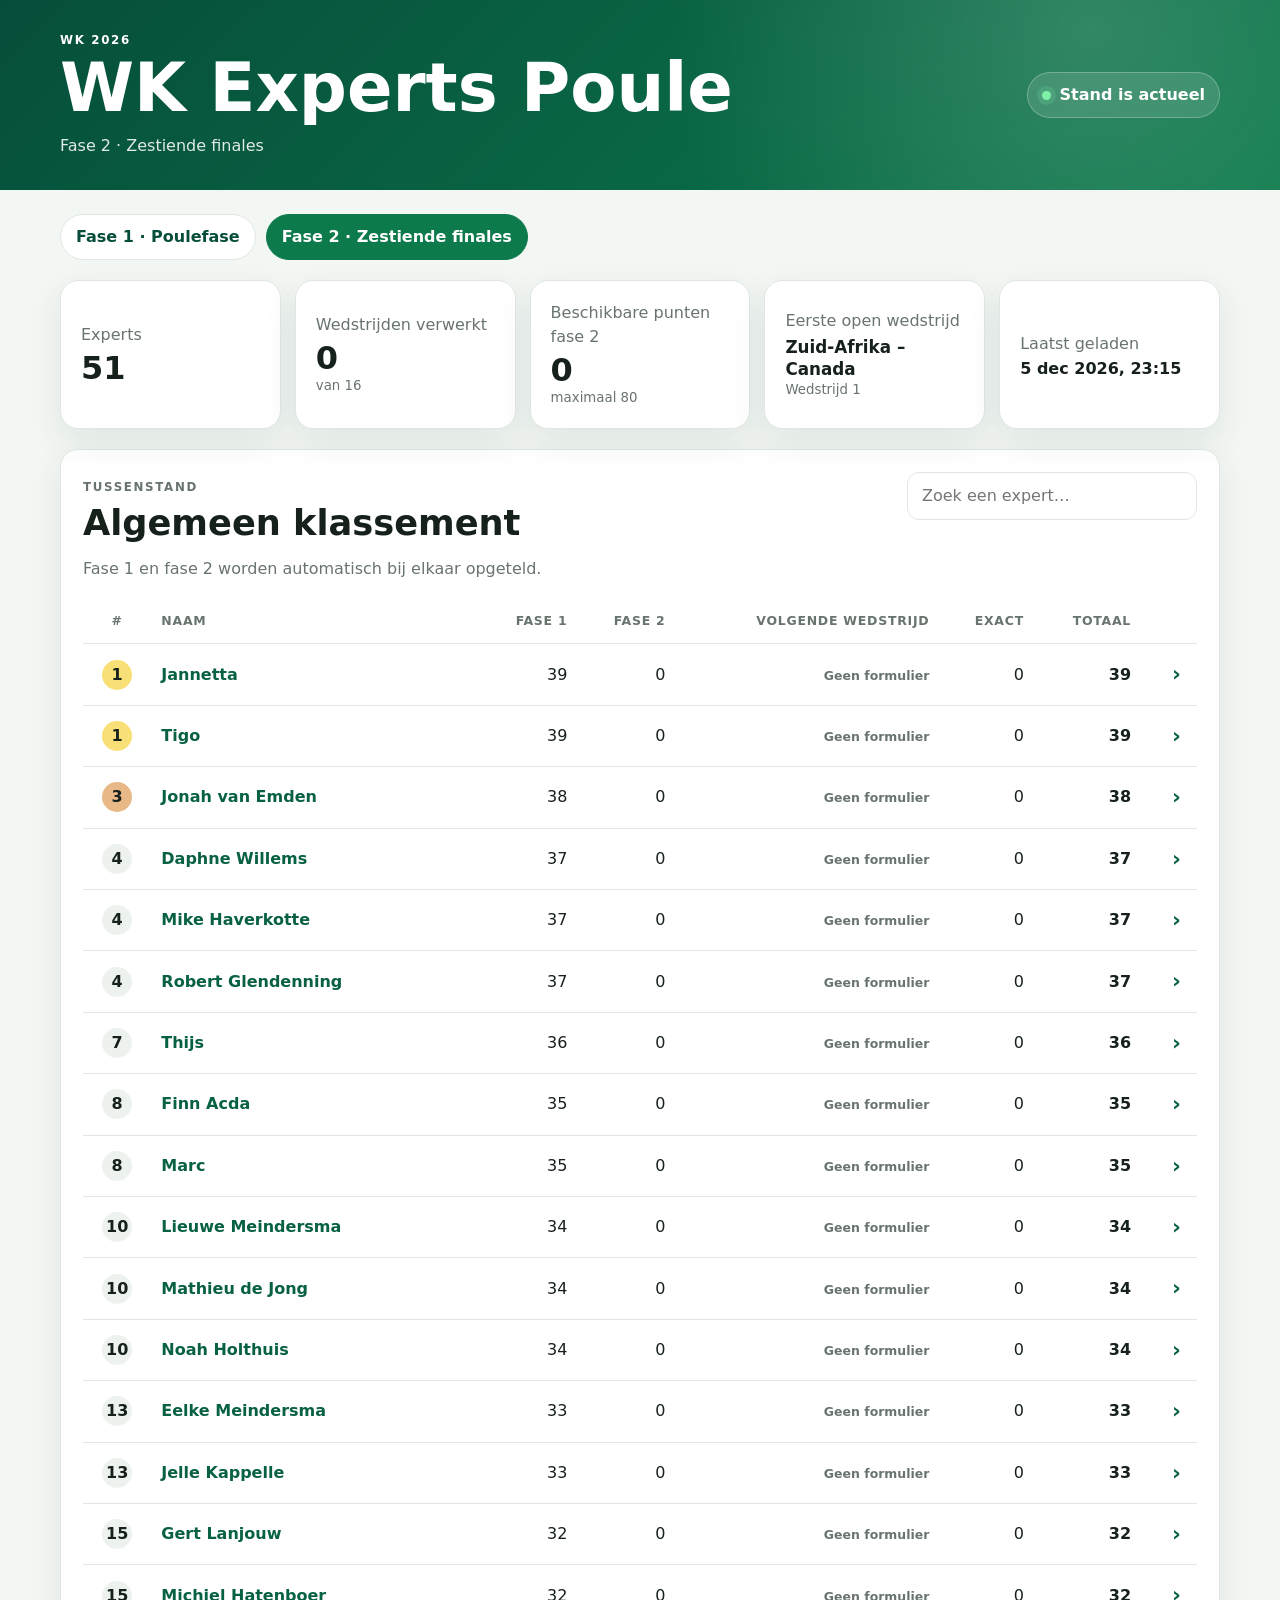
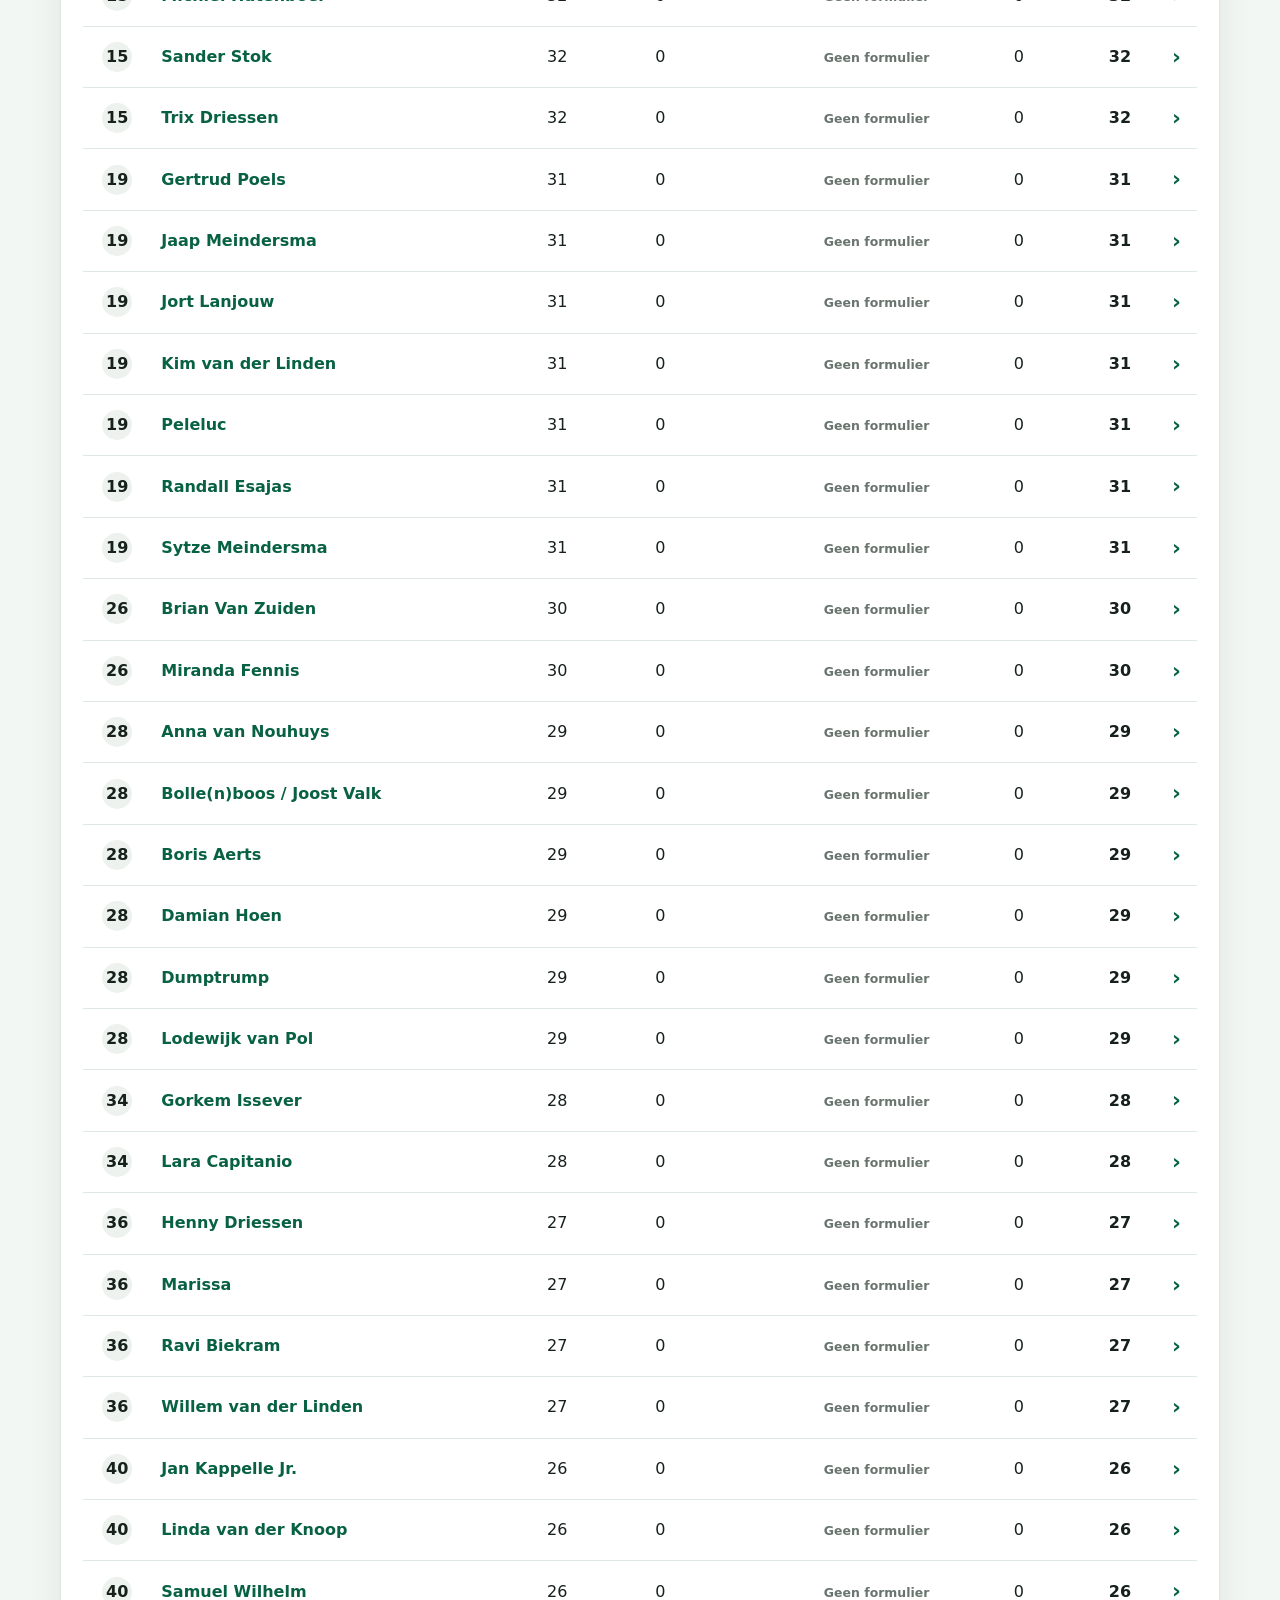
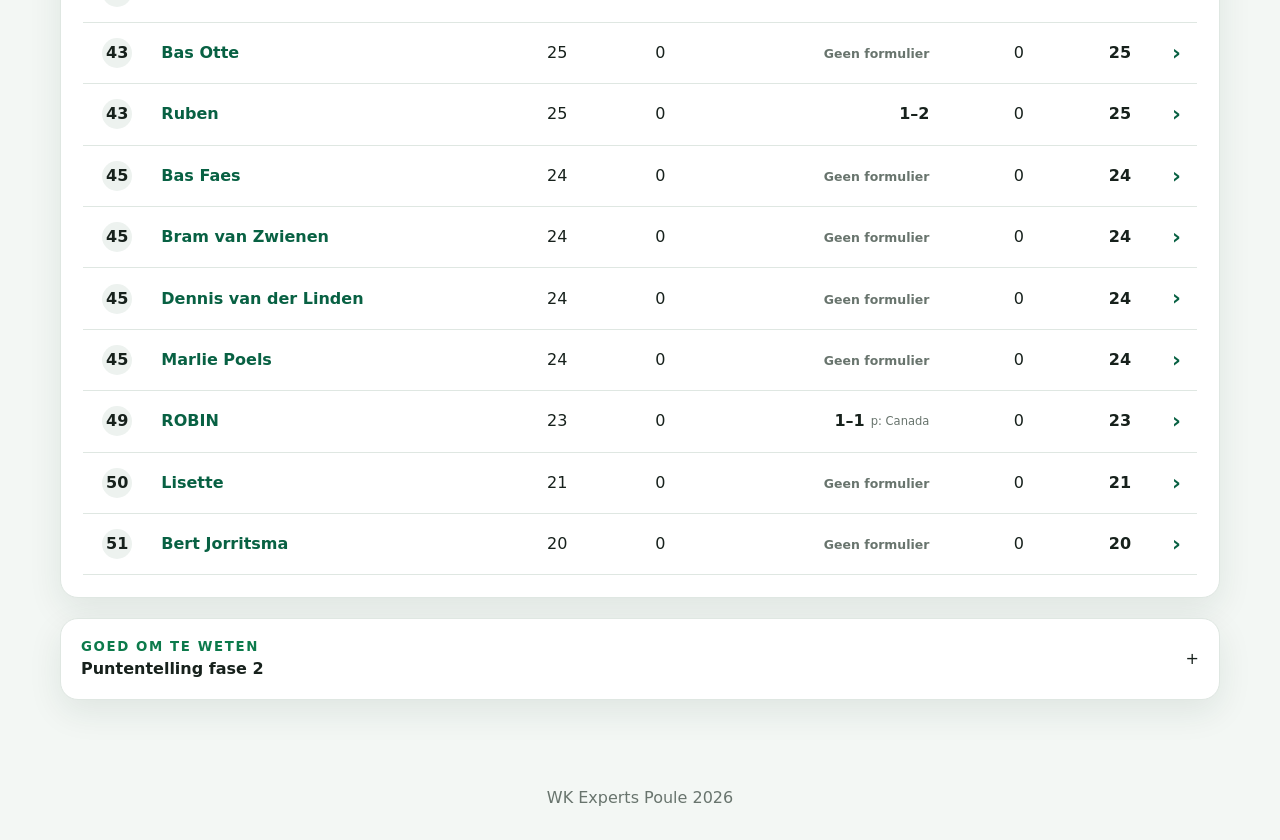
==== commit 501dd9a5: "test" ====
--- a/index.html
+++ b/index.html
@@ -1,241 +1,195 @@
 <!DOCTYPE html>
-
 <html lang="nl">
 <head>
-<meta charset="utf-8"/>
-<meta content="width=device-width, initial-scale=1" name="viewport"/>
-<meta content="De actuele tussenstand en voorspellingen van de WK Experts Poule 2026" name="description"/>
-<title>WK Experts Poule 2026</title>
-<link href="style.css" rel="stylesheet"/>
-<script defer="" src="app.js"></script>
+  <meta charset="utf-8">
+  <meta name="viewport" content="width=device-width, initial-scale=1">
+  <meta
+    name="description"
+    content="De actuele tussenstand van fase 2 van de WK Experts Poule 2026"
+  >
+  <title>Fase 2 · WK Experts Poule 2026</title>
+  <link rel="stylesheet" href="fase2.css">
+  <script defer src="fase2.js"></script>
 </head>
 <body>
 <header class="hero">
-<div class="hero__inner">
-<div>
-<p class="eyebrow">WK 2026</p>
-<h1>WK Experts Poule</h1>
-<p class="hero__text">Alleen voor de allerbeste voorspellers.</p>
-</div>
-<div aria-live="polite" class="live-pill">
-<span aria-hidden="true" class="live-dot"></span>
-<span id="load-status">Stand laden…</span>
-</div>
-</div>
+  <div class="hero__inner">
+    <div>
+      <p class="eyebrow">WK 2026</p>
+      <h1>WK Experts Poule</h1>
+      <p class="hero__text">Fase 2 · Zestiende finales</p>
+    </div>
+
+    <div class="live-pill" aria-live="polite">
+      <span class="live-dot" aria-hidden="true"></span>
+      <span id="load-status">Stand laden…</span>
+    </div>
+  </div>
 </header>
+
 <main class="page-shell">
-<section aria-live="assertive" class="message message--error" hidden="" id="error-panel"></section>
-<section aria-live="polite" class="message message--warning" hidden="" id="warning-panel"></section>
-<section aria-label="Samenvatting" class="stats">
-<article class="stat-card">
-<span class="stat-card__label">Experts</span>
-<strong class="stat-card__value" id="participant-count">–</strong>
-</article>
-<article class="stat-card">
-<span class="stat-card__label">Afgeronde poules</span>
-<strong class="stat-card__value" id="completed-pools">–</strong>
-<span class="stat-card__sub">van 12</span>
-</article>
-<article class="stat-card">
-<span class="stat-card__label">Beschikbare punten</span>
-<strong class="stat-card__value" id="available-points">–</strong>
-<span class="stat-card__sub">in de poulefase</span>
-</article>
-<article class="stat-card">
-<span class="stat-card__label">Laatst bijgewerkt</span>
-<strong class="stat-card__value stat-card__value--small" id="commit-updated">–</strong><span hidden="" id="last-updated"></span>
-</article>
-</section>
-<section aria-labelledby="ranking-title" class="panel">
-<div class="panel__header">
-<div>
-<p class="section-kicker">TUSSENSTAND</p>
-<h2 id="ranking-title">Ranglijst</h2>
-<p class="panel__intro">Klik op een naam voor de poulevoorspellingen, de vier slechtste nummers drie en de bonusantwoorden.</p>
-</div>
-<label class="search">
-<span class="sr-only">Zoek deelnemer</span>
-<svg aria-hidden="true" viewbox="0 0 24 24"><path d="m21 21-4.35-4.35m2.35-5.65a8 8 0 1 1-16 0 8 8 0 0 1 16 0Z"></path></svg>
-<input autocomplete="off" id="search-input" placeholder="Zoek een expert…" type="search"/>
-</label>
-</div>
-<div class="table-wrap">
-<table class="ranking-table">
-<thead>
-<tr>
-<th class="rank-column" scope="col">#</th>
-<th scope="col">Naam</th>
-<th class="number-column" scope="col">Punten</th>
-<th class="number-column optional-column" scope="col">Voltreffers</th>
-<th class="action-column" scope="col"><span class="sr-only">Bekijken</span></th>
-</tr>
-</thead>
-<tbody id="ranking-body">
-<tr><td class="loading-cell" colspan="5">Stand wordt berekend…</td></tr>
-</tbody>
-</table>
-</div>
-<p class="empty-state" hidden="" id="empty-search">Geen expert gevonden.</p>
-</section>
-<section aria-labelledby="participant-title" class="panel participant-panel" hidden="" id="participant-section">
-<div class="participant-heading">
-<div>
-<p class="section-kicker">VOORSPELLINGEN</p>
-<h2 id="participant-title">Deelnemer</h2>
-<p class="panel__intro" id="participant-summary"></p>
-</div>
-<button class="button button--ghost" id="close-details" type="button">Sluiten</button>
-</div>
-<div class="pool-grid" id="pool-details"></div>
-<div class="worst-thirds-section">
-<div class="bonus-section__heading">
-<p class="section-kicker">FASE 1</p>
-<h3>Slechtste nummers drie</h3>
-</div>
-<div id="worst-thirds-details"></div>
-</div>
-<div class="bonus-section">
-<div class="bonus-section__heading">
-<p class="section-kicker">BONUS</p>
-<h3>Bonusvoorspellingen</h3>
-</div>
-<div class="bonus-grid" id="bonus-details"></div>
-</div>
-</section>
-<section aria-labelledby="rules-title" class="rules-wrap">
-<details class="rules-panel">
-<summary>
-<span>
-<span class="section-kicker">GOED OM TE WETEN</span>
-<strong id="rules-title">Spelregels en puntentelling</strong>
-</span>
-<span aria-hidden="true" class="summary-icon">+</span>
-</summary>
-<div class="rules-content">
-<article class="rule-block">
-<h3>Fase 1 · Poulefase</h3>
-<p><strong>11 t/m 28 juni.</strong> Voorspel per poule de volledige eindstand van nummer 1 t/m 4.</p>
-<p>Per poule zijn maximaal 4 punten te verdienen. Voor iedere positie die niet goed is, gaat er 1 punt af.</p>
-<p><strong>Vier slechtste nummers drie:</strong> voorspel welke vier nummers drie worden uitgeschakeld. Ieder correct land levert 3 punten op.</p>
-<p><strong>Maximum fase 1: 60 punten.</strong></p>
-</article>
-<article class="rule-block">
-<h3>Fase 2 · Zestiende finales</h3>
-<p><strong>28 juni t/m 4 juli.</strong> Voorspel van 16 wedstrijden het resultaat en de uitslag.</p>
-<p>De uitslag na 90 minuten telt, of na 120 minuten wanneer er verlenging wordt gespeeld. Een eventuele penaltyreeks hoeft niet te worden voorspeld.</p>
-<p>Een correct resultaat levert 3 punten op. Is ook de uitslag correct, dan komen daar 2 punten bij.</p>
-<p><strong>Maximum fase 2: 80 punten.</strong></p>
-</article>
-<article class="rule-block">
-<h3>Fase 3 · Achtste finales t/m finale</h3>
-<p><strong>4 t/m 19 juli.</strong> De troostfinale telt niet mee.</p><p><strong>Let op:</strong> vanaf de kwartfinales en halve finales krijg je minder punten wanneer je niet de juiste teams in de wedstrijd hebt voorspeld. Bij de finale zijn alleen punten te verdienen wanneer beide finalisten juist zijn.</p>
-<ul>
-<li><strong>Achtste finales:</strong> 4 punten voor het juiste resultaat en 6 punten voor de juiste uitslag.</li>
-<li><strong>Kwartfinales met de juiste landen:</strong> 5 punten voor het resultaat en 8 punten voor de uitslag.</li>
-<li><strong>Kwartfinales met één of twee verkeerde landen:</strong> 2 punten voor het resultaat en 4 punten voor de uitslag.</li>
-<li><strong>Halve finales met de juiste landen:</strong> 6 punten voor het resultaat en 10 punten voor de uitslag.</li>
-<li><strong>Halve finales met één of twee verkeerde landen:</strong> 3 punten voor het resultaat en 5 punten voor de uitslag.</li>
-<li><strong>Finale:</strong> 8 punten voor het resultaat en 12 punten voor de uitslag. Alleen met de juiste finalisten zijn punten te verdienen.</li>
-</ul>
-<p><strong>Maximum fase 3: 112 punten.</strong></p>
-</article>
-<article class="rule-block rule-block--wide">
-<h3>Bonusvragen vooraf</h3>
-<div class="bonus-rules">
-<p><strong>Finalisten:</strong> 15 punten</p>
-<p><strong>Wereldkampioen:</strong> 15 punten</p>
-<p><strong>Topscorer:</strong> 15 punten</p>
-<p><strong>Aantal doelpunten topscorer:</strong> 15 punten, met 2 punten aftrek per doelpunt verschil</p>
-<p><strong>Aantal gele kaarten:</strong> maximaal 15 punten, met 1 punt aftrek per 5 kaarten verschil</p>
-<p><strong>Trump doet de aftrap:</strong> 10 punten aftrek</p>
-<p><strong>Land met de meeste kaarten:</strong> 10 punten</p>
-<p><strong>Speelminuten Wout Weghorst:</strong> 5 punten</p>
-</div>
-</article>
-<article class="rule-block">
-<h3>Planning</h3>
-<ul>
-<li><strong>Voor 11 juni:</strong> inschrijfgeld betalen, poulefase mailen en bonusvragen beantwoorden.</li>
-<li><strong>Uiterlijk 28 juni:</strong> voorspellingen voor de zestiende finales insturen.</li>
-<li><strong>Uiterlijk 4 juli:</strong> alle verdere knock-outvoorspellingen insturen.</li>
-</ul>
-<p>Je levert dus drie keer voorspellingen aan.</p>
-</article>
-<article class="rule-block">
-<h3>Prijzen</h3>
-<p>De volledige deelnemersinzet wordt beschikbaar gesteld als prijzengeld. Daarnaast kunnen sponsorprijzen worden toegekend.</p>
-<ul>
-<li>Winnaar: 30% van het prijzengeld</li>
-<li>Nummer 2: 20%</li>
-<li>Nummers 3, 4 en 5: ieder 10%</li>
-<li>Nummers 6 t/m 10: inschrijfgeld retour</li>
-<li>Laatste plaats: voetbalmaaltijd voor twee bij FEBO</li>
-</ul>
-<p>Bij een gelijke eindstand wordt het betreffende prijzengeld gelijk verdeeld.</p>
-</article>
-<article class="rule-block rule-block--wide">
-<h3>Spelvoorwaarden</h3>
-<ul>
-<li>Er geldt geen minimum- of maximumleeftijd.</li>
-<li>De organisatie gebruikt e-mail en mobiel nummer voor communicatie.</li>
-<li>Een deelnemer kan met meerdere inzendingen meedoen; voor iedere deelname geldt opnieuw het inschrijfgeld.</li>
-<li>De organisatie kan het spel wijzigen, onderbreken of beëindigen.</li>
-<li>Een anonieme commissie beslist in gevallen waarin de regels niet voorzien.</li>
-<li>Reacties op mogelijke fouten in uitslagen, puntenscores of ranglijsten zijn welkom.</li>
-</ul>
-</article>
-</div>
-</details>
-</section>
+  <nav class="phase-nav" aria-label="Fases">
+    <a href="fase1.html">Fase 1 · Poulefase</a>
+    <a class="is-active" href="index.html" aria-current="page">
+      Fase 2 · Zestiende finales
+    </a>
+  </nav>
+
+  <section
+    class="message message--error"
+    id="error-panel"
+    aria-live="assertive"
+    hidden
+  ></section>
+
+  <section class="stats" aria-label="Samenvatting">
+    <article class="stat-card">
+      <span>Experts</span>
+      <strong id="participant-count">–</strong>
+    </article>
+
+    <article class="stat-card">
+      <span>Wedstrijden verwerkt</span>
+      <strong id="completed-matches">–</strong>
+      <small>van 16</small>
+    </article>
+
+    <article class="stat-card">
+      <span>Beschikbare punten fase 2</span>
+      <strong id="available-points">–</strong>
+      <small>maximaal 80</small>
+    </article>
+
+    <article class="stat-card stat-card--fixture">
+      <span>Eerste open wedstrijd</span>
+      <strong class="small-value" id="next-open-match">–</strong>
+      <small id="next-open-match-number"></small>
+    </article>
+
+    <article class="stat-card">
+      <span>Laatst geladen</span>
+      <strong class="small-value" id="last-updated">–</strong>
+    </article>
+  </section>
+
+  <section class="panel">
+    <div class="panel__header">
+      <div>
+        <p class="section-kicker">TUSSENSTAND</p>
+        <h2>Algemeen klassement</h2>
+        <p>Fase 1 en fase 2 worden automatisch bij elkaar opgeteld.</p>
+      </div>
+
+      <label class="search">
+        <span class="sr-only">Zoek deelnemer</span>
+        <input
+          id="search-input"
+          type="search"
+          placeholder="Zoek een expert…"
+          autocomplete="off"
+        >
+      </label>
+    </div>
+
+    <div class="table-wrap">
+      <table class="ranking-table">
+        <thead>
+          <tr>
+            <th>#</th>
+            <th>Naam</th>
+            <th>Fase 1</th>
+            <th>Fase 2</th>
+            <th class="next-match-column">Volgende wedstrijd</th>
+            <th class="optional-column">Exact</th>
+            <th>Totaal</th>
+            <th><span class="sr-only">Details</span></th>
+          </tr>
+        </thead>
+        <tbody id="ranking-body">
+          <tr>
+            <td colspan="8" class="loading-cell">
+              Stand wordt berekend…
+            </td>
+          </tr>
+        </tbody>
+      </table>
+    </div>
+
+    <p id="empty-search" class="empty-state" hidden>
+      Geen expert gevonden.
+    </p>
+  </section>
+
+  <section
+    class="panel participant-panel"
+    id="participant-section"
+    hidden
+  >
+    <div class="participant-heading">
+      <div>
+        <p class="section-kicker">VOORSPELLINGEN FASE 2</p>
+        <h2 id="participant-title">Deelnemer</h2>
+        <p id="participant-summary"></p>
+      </div>
+
+      <button id="close-details" class="button" type="button">
+        Sluiten
+      </button>
+    </div>
+
+    <div class="detail-layout">
+      <div id="match-details" class="match-grid"></div>
+
+      <aside class="score-overview">
+        <article>
+          <span>Fase 1</span>
+          <strong id="detail-phase1">–</strong>
+        </article>
+
+        <article>
+          <span>Fase 2</span>
+          <strong id="detail-phase2">–</strong>
+        </article>
+
+        <article>
+          <span>Exacte uitslagen</span>
+          <strong id="detail-exact">–</strong>
+        </article>
+
+        <article>
+          <span>Totaal</span>
+          <strong id="detail-total">–</strong>
+        </article>
+      </aside>
+    </div>
+  </section>
+
+  <section class="rules">
+    <details>
+      <summary>
+        <span>
+          <small>GOED OM TE WETEN</small>
+          <strong>Puntentelling fase 2</strong>
+        </span>
+        <span aria-hidden="true">+</span>
+      </summary>
+
+      <div class="rules__body">
+        <p><strong>Correct resultaat:</strong> 3 punten.</p>
+        <p><strong>Exacte uitslag:</strong> 5 punten in totaal.</p>
+        <p>
+          Bij een gelijke uitslag moet ook de winnaar na penalties goed zijn
+          voor de resultaatpunten.
+        </p>
+        <p>
+          Een wedstrijd telt pas mee wanneer de werkelijke uitslag in
+          <code>uitslagen_fase2.csv</code> staat.
+        </p>
+      </div>
+    </details>
+  </section>
 </main>
-<footer>
-<p>WK Experts Poule 2026</p>
-</footer>
-<script>
-(async function toonLaatsteBijwerking() {
-  const element = document.getElementById("commit-updated");
-  if (!element) return;
 
-  element.textContent = "Laden…";
-
-  try {
-    const response = await fetch(
-      `https://api.github.com/repos/RSlanjouw/wk_2026/commits/main?t=${Date.now()}`,
-      {
-        cache: "no-store",
-        headers: {
-          Accept: "application/vnd.github+json"
-        }
-      }
-    );
-
-    if (!response.ok) {
-      throw new Error(`GitHub gaf status ${response.status}`);
-    }
-
-    const commit = await response.json();
-    const datumTekst =
-      commit?.commit?.committer?.date ||
-      commit?.commit?.author?.date;
-
-    if (!datumTekst) {
-      throw new Error("Geen commitdatum ontvangen");
-    }
-
-    const datum = new Date(datumTekst);
-
-    element.textContent = datum.toLocaleString("nl-NL", {
-      dateStyle: "medium",
-      timeStyle: "short"
-    });
-
-    if (commit.sha) {
-      element.title = `Bijgewerkt via commit ${commit.sha.slice(0, 7)}`;
-    }
-  } catch (fout) {
-    console.warn("Laatste bijwerking kon niet worden geladen:", fout);
-    element.textContent = "Niet beschikbaar";
-  }
-})();
-</script></body>
+<footer>WK Experts Poule 2026</footer>
+</body>
 </html>
--- a/fase2.css
+++ b/fase2.css
@@ -0,0 +1,576 @@
+:root {
+  --green-900: #064e3b;
+  --green-800: #086143;
+  --green-700: #0c7a4b;
+  --green-100: #dcfce7;
+  --ink: #17211c;
+  --muted: #68746d;
+  --line: #dfe7e2;
+  --paper: #ffffff;
+  --background: #f3f7f4;
+  --danger: #a61b1b;
+  --warning: #7a4d00;
+  --shadow: 0 12px 34px rgba(26, 57, 39, 0.09);
+}
+
+* {
+  box-sizing: border-box;
+}
+
+html {
+  scroll-behavior: smooth;
+}
+
+body {
+  margin: 0;
+  color: var(--ink);
+  background: var(--background);
+  font-family:
+    Inter,
+    ui-sans-serif,
+    system-ui,
+    -apple-system,
+    BlinkMacSystemFont,
+    "Segoe UI",
+    sans-serif;
+  line-height: 1.5;
+}
+
+button,
+input {
+  font: inherit;
+}
+
+.hero {
+  color: white;
+  background:
+    radial-gradient(
+      circle at 85% 15%,
+      rgba(255, 255, 255, 0.16),
+      transparent 26rem
+    ),
+    linear-gradient(135deg, var(--green-900), var(--green-700));
+}
+
+.hero__inner {
+  width: min(1160px, calc(100% - 32px));
+  min-height: 190px;
+  margin: 0 auto;
+  display: flex;
+  align-items: center;
+  justify-content: space-between;
+  gap: 24px;
+}
+
+.eyebrow,
+.section-kicker {
+  margin: 0 0 6px;
+  letter-spacing: 0.14em;
+  font-size: 0.74rem;
+  font-weight: 900;
+}
+
+.hero h1 {
+  margin: 0;
+  font-size: clamp(2rem, 6vw, 4.2rem);
+  line-height: 1;
+}
+
+.hero__text {
+  margin: 12px 0 0;
+  opacity: 0.88;
+}
+
+.live-pill {
+  display: inline-flex;
+  align-items: center;
+  gap: 9px;
+  padding: 10px 14px;
+  border: 1px solid rgba(255, 255, 255, 0.25);
+  border-radius: 999px;
+  background: rgba(255, 255, 255, 0.12);
+  font-weight: 750;
+  white-space: nowrap;
+}
+
+.live-dot {
+  width: 9px;
+  height: 9px;
+  border-radius: 50%;
+  background: #7ef0a8;
+  box-shadow: 0 0 0 5px rgba(126, 240, 168, 0.16);
+}
+
+.page-shell {
+  width: min(1160px, calc(100% - 32px));
+  margin: 24px auto 56px;
+}
+
+.phase-nav {
+  display: flex;
+  flex-wrap: wrap;
+  gap: 10px;
+  margin-bottom: 20px;
+}
+
+.phase-nav a {
+  color: var(--green-900);
+  text-decoration: none;
+  padding: 10px 15px;
+  border: 1px solid var(--line);
+  border-radius: 999px;
+  background: var(--paper);
+  font-weight: 850;
+}
+
+.phase-nav a.is-active {
+  color: white;
+  border-color: var(--green-700);
+  background: var(--green-700);
+}
+
+.message {
+  margin: 0 0 16px;
+  padding: 14px 16px;
+  border: 1px solid;
+  border-radius: 12px;
+  background: white;
+}
+
+.message--error {
+  color: var(--danger);
+  border-color: #efb5b5;
+}
+
+.message--warning {
+  color: var(--warning);
+  border-color: #e9cc93;
+}
+
+.stats {
+  display: grid;
+  grid-template-columns: repeat(auto-fit, minmax(190px, 1fr));
+  gap: 14px;
+  margin-bottom: 20px;
+}
+
+.stat-card,
+.panel,
+.rules details {
+  background: var(--paper);
+  border: 1px solid var(--line);
+  border-radius: 18px;
+  box-shadow: var(--shadow);
+}
+
+.stat-card {
+  min-height: 120px;
+  padding: 20px;
+  display: flex;
+  flex-direction: column;
+  justify-content: center;
+}
+
+.stat-card span,
+.stat-card small {
+  color: var(--muted);
+}
+
+.stat-card strong {
+  margin-top: 4px;
+  font-size: 2rem;
+  line-height: 1.1;
+}
+
+.stat-card .small-value {
+  font-size: 1rem;
+}
+
+.panel {
+  padding: 22px;
+  margin-bottom: 20px;
+}
+
+.panel__header,
+.participant-heading {
+  display: flex;
+  align-items: flex-start;
+  justify-content: space-between;
+  gap: 20px;
+  margin-bottom: 18px;
+}
+
+.panel h2,
+.participant-heading h2 {
+  margin: 0;
+  font-size: clamp(1.5rem, 4vw, 2.2rem);
+}
+
+.panel p {
+  color: var(--muted);
+  margin: 7px 0 0;
+}
+
+.search input {
+  width: min(290px, 70vw);
+  padding: 11px 14px;
+  border: 1px solid var(--line);
+  border-radius: 12px;
+  outline: none;
+}
+
+.search input:focus {
+  border-color: var(--green-700);
+  box-shadow: 0 0 0 4px rgba(12, 122, 75, 0.12);
+}
+
+.table-wrap {
+  overflow-x: auto;
+}
+
+.ranking-table {
+  width: 100%;
+  border-collapse: collapse;
+}
+
+.ranking-table th {
+  color: var(--muted);
+  text-align: left;
+  font-size: 0.78rem;
+  text-transform: uppercase;
+  letter-spacing: 0.06em;
+}
+
+.ranking-table th,
+.ranking-table td {
+  padding: 13px 10px;
+  border-bottom: 1px solid var(--line);
+}
+
+.ranking-table th:not(:nth-child(2)),
+.ranking-table td:not(:nth-child(2)) {
+  text-align: right;
+}
+
+.ranking-table th:first-child,
+.ranking-table td:first-child {
+  text-align: center;
+}
+
+.ranking-table tbody tr:hover {
+  background: #f8fbf9;
+}
+
+.rank-badge {
+  display: inline-grid;
+  place-items: center;
+  width: 30px;
+  height: 30px;
+  border-radius: 50%;
+  background: #edf2ef;
+  font-weight: 900;
+}
+
+.rank-badge--1 {
+  background: #f8df76;
+}
+
+.rank-badge--2 {
+  background: #dce3e8;
+}
+
+.rank-badge--3 {
+  background: #e8b887;
+}
+
+.name-button,
+.detail-button {
+  border: 0;
+  background: none;
+  color: var(--green-800);
+  font-weight: 900;
+  cursor: pointer;
+}
+
+.name-button {
+  padding: 0;
+  text-align: left;
+}
+
+.detail-button {
+  font-size: 1.35rem;
+}
+
+.loading-cell,
+.empty-state {
+  text-align: center !important;
+  color: var(--muted);
+  padding: 28px !important;
+}
+
+.button {
+  border: 1px solid var(--line);
+  border-radius: 10px;
+  background: white;
+  padding: 9px 13px;
+  font-weight: 850;
+  cursor: pointer;
+}
+
+.detail-layout {
+  display: grid;
+  grid-template-columns: minmax(0, 1fr) 220px;
+  gap: 18px;
+}
+
+.match-grid {
+  display: grid;
+  grid-template-columns: repeat(2, minmax(0, 1fr));
+  gap: 12px;
+}
+
+.match-card {
+  overflow: hidden;
+  border: 1px solid var(--line);
+  border-radius: 14px;
+  background: white;
+}
+
+.match-card.is-open {
+  opacity: 0.72;
+  border-style: dashed;
+}
+
+.match-card__header {
+  display: flex;
+  justify-content: space-between;
+  gap: 12px;
+  padding: 10px 12px;
+  background: #f5f8f6;
+  border-bottom: 1px solid var(--line);
+}
+
+.match-card__header span {
+  color: var(--muted);
+  font-size: 0.85rem;
+}
+
+.match-card__teams {
+  padding: 12px;
+}
+
+.match-card__team {
+  display: grid;
+  grid-template-columns: 1fr auto auto;
+  gap: 10px;
+  padding: 5px 0;
+  align-items: center;
+}
+
+.match-card__score {
+  min-width: 28px;
+  text-align: center;
+  font-weight: 950;
+}
+
+.match-card__actual {
+  min-width: 28px;
+  color: var(--muted);
+  text-align: center;
+  font-size: 0.85rem;
+}
+
+.match-card__footer {
+  padding: 9px 12px;
+  border-top: 1px solid var(--line);
+  color: var(--muted);
+  font-size: 0.82rem;
+}
+
+.points-5 {
+  color: var(--green-700);
+}
+
+.points-3 {
+  color: #27637b;
+}
+
+.points-0 {
+  color: var(--danger);
+}
+
+.score-overview {
+  display: grid;
+  gap: 10px;
+  align-content: start;
+}
+
+.score-overview article {
+  padding: 15px;
+  border: 1px solid var(--line);
+  border-radius: 14px;
+}
+
+.score-overview span {
+  display: block;
+  color: var(--muted);
+  font-size: 0.82rem;
+}
+
+.score-overview strong {
+  display: block;
+  margin-top: 4px;
+  font-size: 1.45rem;
+}
+
+.rules details {
+  overflow: hidden;
+}
+
+.rules summary {
+  display: flex;
+  justify-content: space-between;
+  align-items: center;
+  padding: 18px 20px;
+  cursor: pointer;
+}
+
+.rules summary small,
+.rules summary strong {
+  display: block;
+}
+
+.rules summary small {
+  color: var(--green-700);
+  letter-spacing: 0.12em;
+  font-weight: 900;
+}
+
+.rules__body {
+  padding: 0 20px 20px;
+  color: var(--muted);
+}
+
+footer {
+  padding: 30px 16px;
+  text-align: center;
+  color: var(--muted);
+}
+
+.sr-only {
+  position: absolute;
+  width: 1px;
+  height: 1px;
+  padding: 0;
+  margin: -1px;
+  overflow: hidden;
+  clip: rect(0, 0, 0, 0);
+  white-space: nowrap;
+  border: 0;
+}
+
+@media (max-width: 900px) {
+  .stats {
+    grid-template-columns: repeat(2, 1fr);
+  }
+
+  .detail-layout {
+    grid-template-columns: 1fr;
+  }
+
+  .score-overview {
+    grid-template-columns: repeat(4, 1fr);
+  }
+}
+
+@media (max-width: 660px) {
+  .hero__inner {
+    min-height: 220px;
+    align-items: flex-start;
+    flex-direction: column;
+    justify-content: center;
+  }
+
+  .panel__header,
+  .participant-heading {
+    flex-direction: column;
+  }
+
+  .search,
+  .search input {
+    width: 100%;
+  }
+
+  .match-grid {
+    grid-template-columns: 1fr;
+  }
+
+  .score-overview {
+    grid-template-columns: repeat(2, 1fr);
+  }
+
+  .optional-column {
+    display: none;
+  }
+}
+
+@media (max-width: 440px) {
+  .stats {
+    grid-template-columns: 1fr;
+  }
+}
+
+
+.stat-card--fixture .small-value {
+  font-size: 1.05rem;
+  line-height: 1.3;
+}
+
+
+.next-prediction {
+  display: inline-flex;
+  align-items: center;
+  justify-content: flex-end;
+  gap: 6px;
+  min-width: 84px;
+}
+
+.next-prediction strong {
+  font-size: 1rem;
+}
+
+.next-prediction small {
+  color: var(--muted);
+  font-size: 0.72rem;
+}
+
+.next-prediction--missing,
+.next-prediction--done {
+  color: var(--muted);
+  font-size: 0.78rem;
+  font-weight: 700;
+}
+
+.match-card.is-next-open {
+  border: 2px solid var(--green-700);
+  box-shadow: 0 0 0 4px rgba(12, 122, 75, 0.1);
+}
+
+.next-label {
+  display: inline-flex;
+  margin-left: 6px;
+  padding: 2px 7px;
+  border-radius: 999px;
+  color: var(--green-900);
+  background: var(--green-100);
+  font-size: 0.65rem;
+  text-transform: uppercase;
+  letter-spacing: 0.05em;
+  vertical-align: middle;
+}
+
+@media (max-width: 760px) {
+  .next-match-column {
+    display: none;
+  }
+}
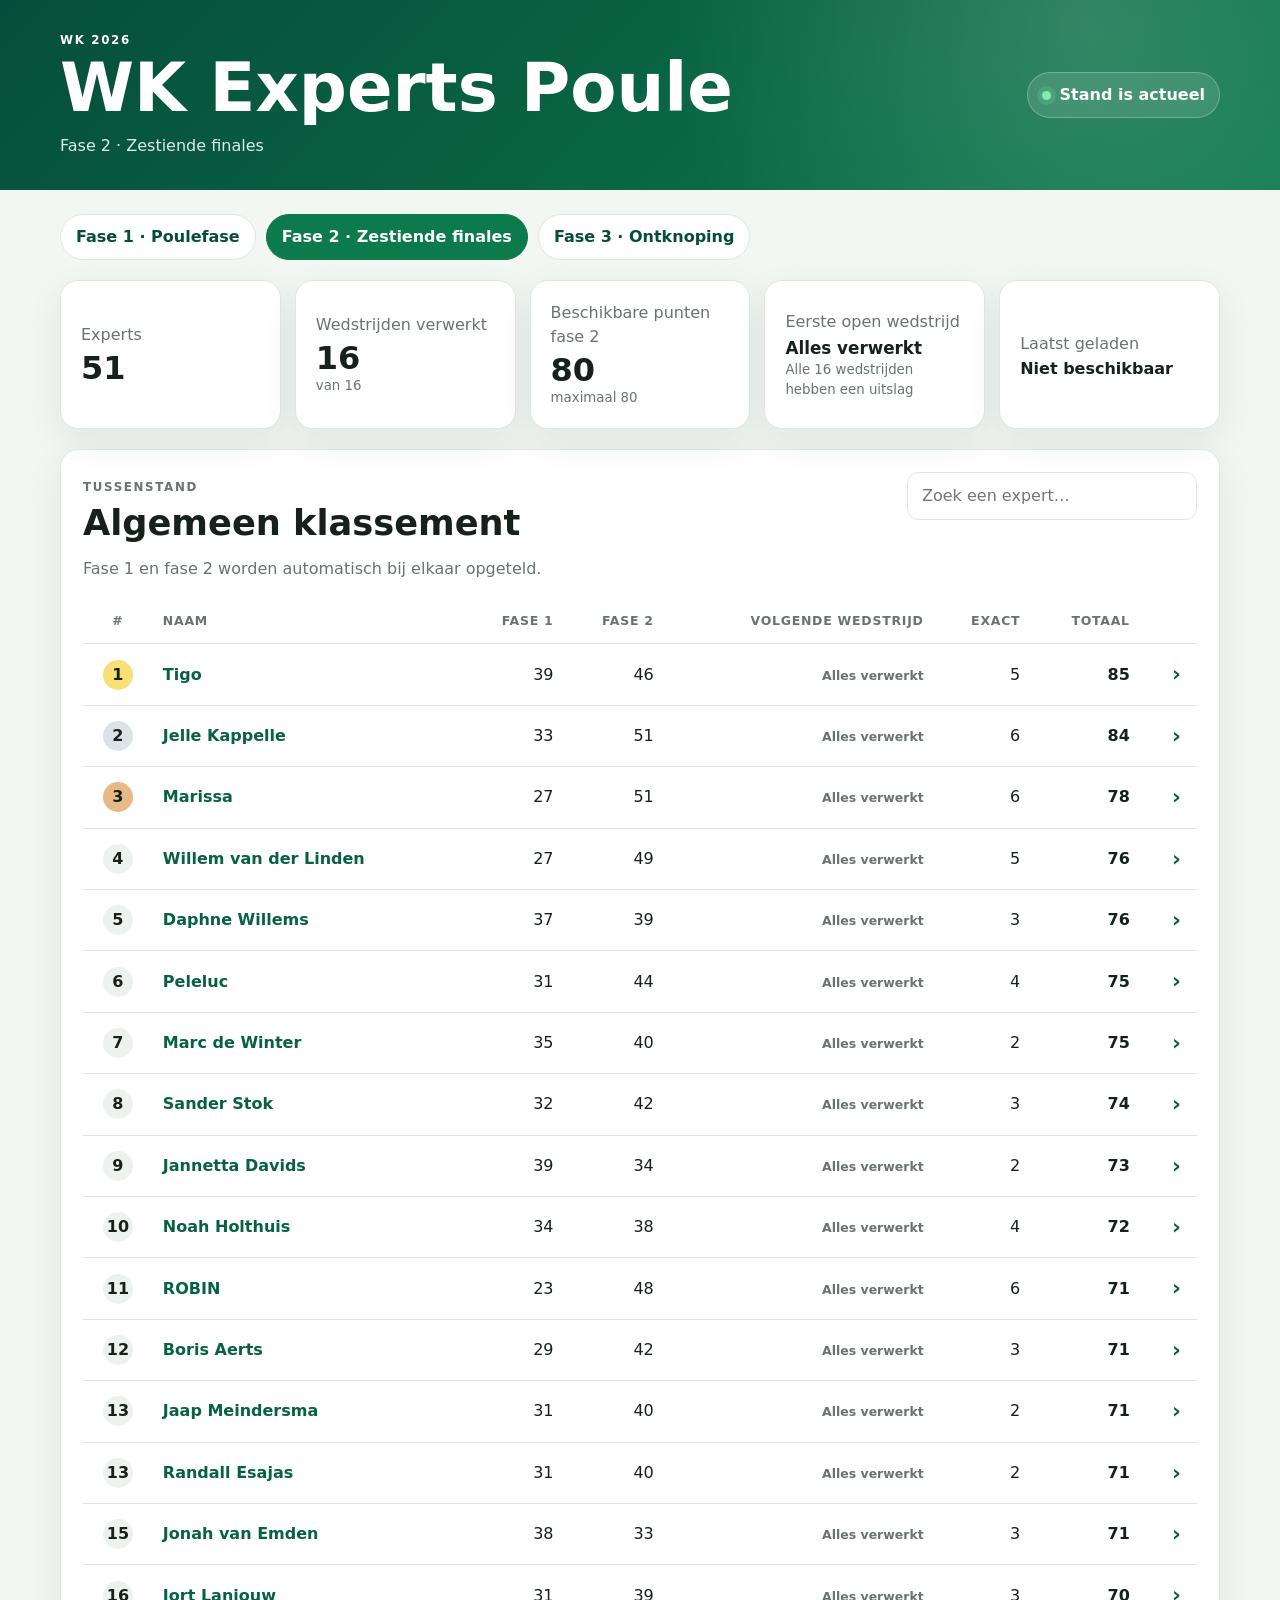
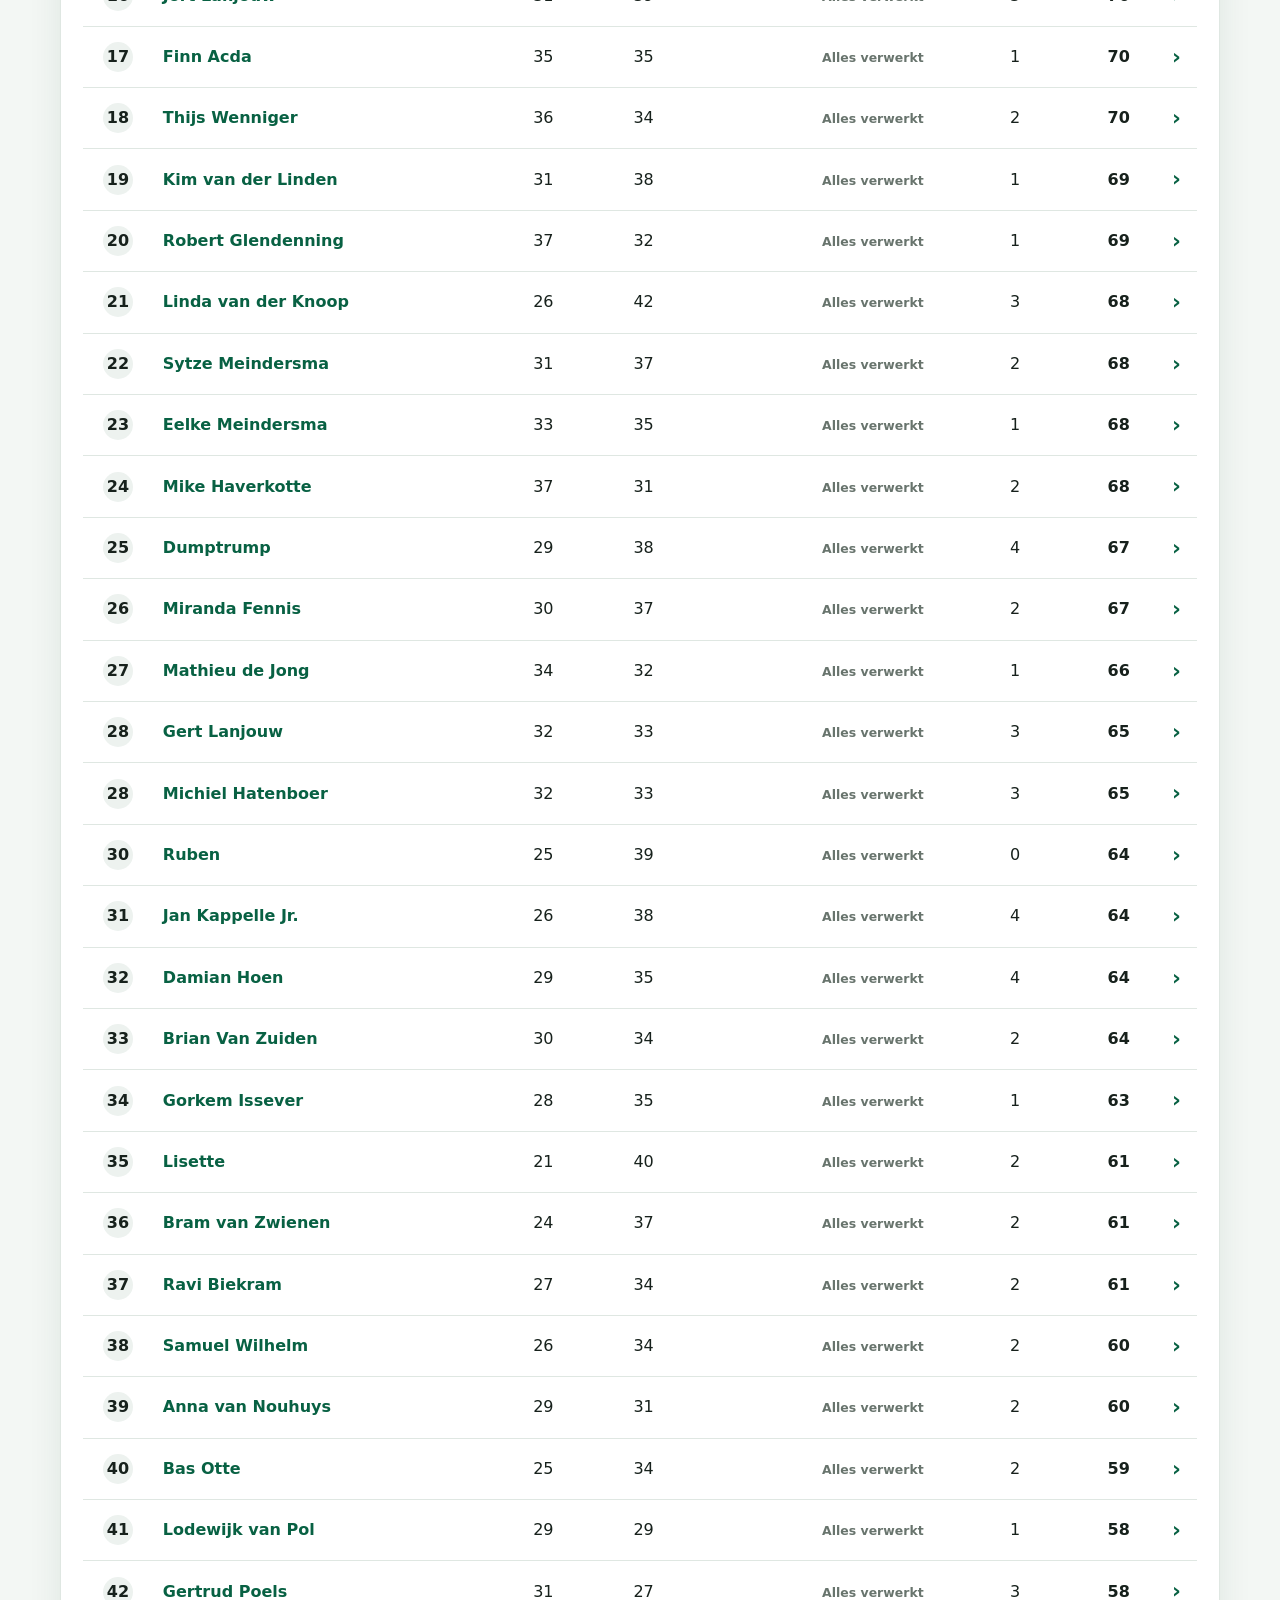
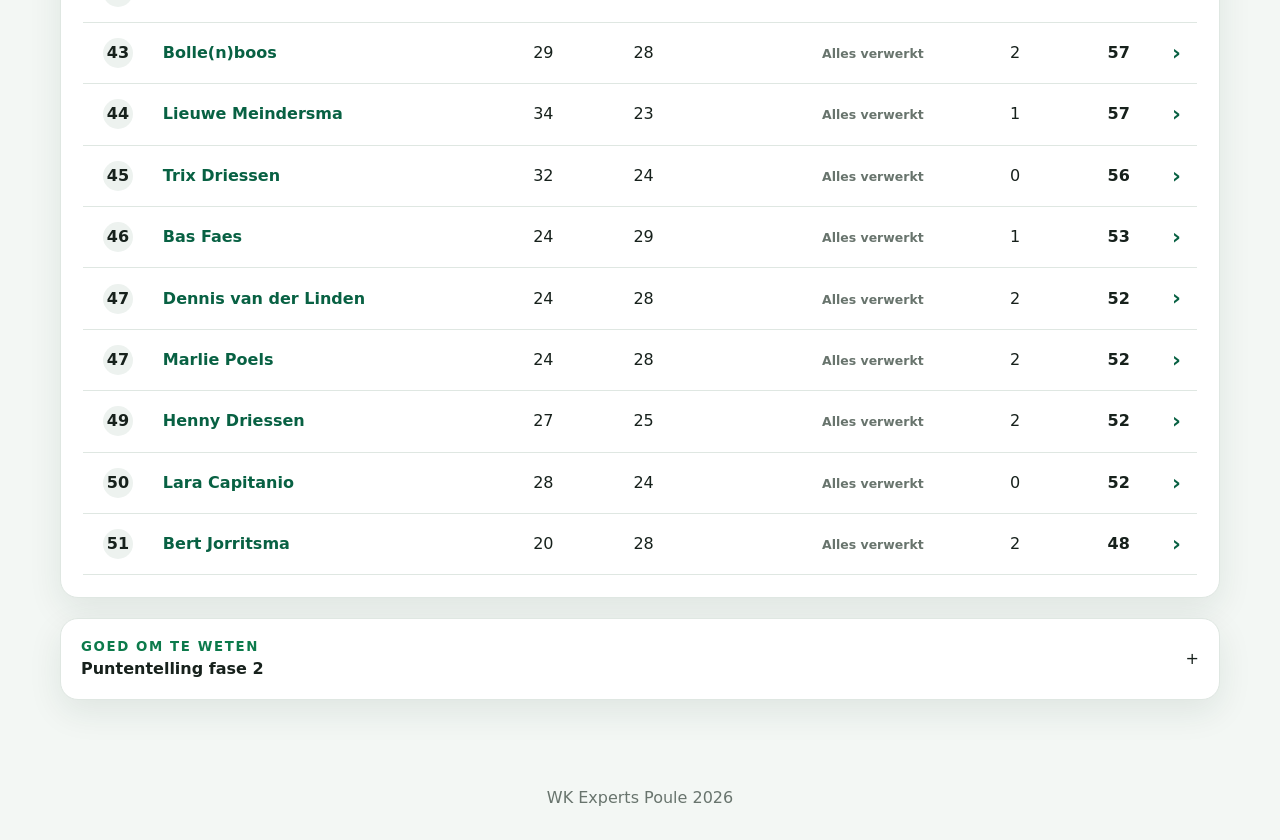
==== commit 95bda380: "git@github.com:RSlanjouw/wk_2026.git" ====
--- a/index.html
+++ b/index.html
@@ -33,7 +33,8 @@
     <a class="is-active" href="index.html" aria-current="page">
       Fase 2 · Zestiende finales
     </a>
-  </nav>
+  <a href="fase3.html">Fase 3 · Ontknoping</a>
+</nav>
 
   <section
     class="message message--error"
@@ -177,14 +178,6 @@
       <div class="rules__body">
         <p><strong>Correct resultaat:</strong> 3 punten.</p>
         <p><strong>Exacte uitslag:</strong> 5 punten in totaal.</p>
-        <p>
-          Bij een gelijke uitslag moet ook de winnaar na penalties goed zijn
-          voor de resultaatpunten.
-        </p>
-        <p>
-          Een wedstrijd telt pas mee wanneer de werkelijke uitslag in
-          <code>uitslagen_fase2.csv</code> staat.
-        </p>
       </div>
     </details>
   </section>
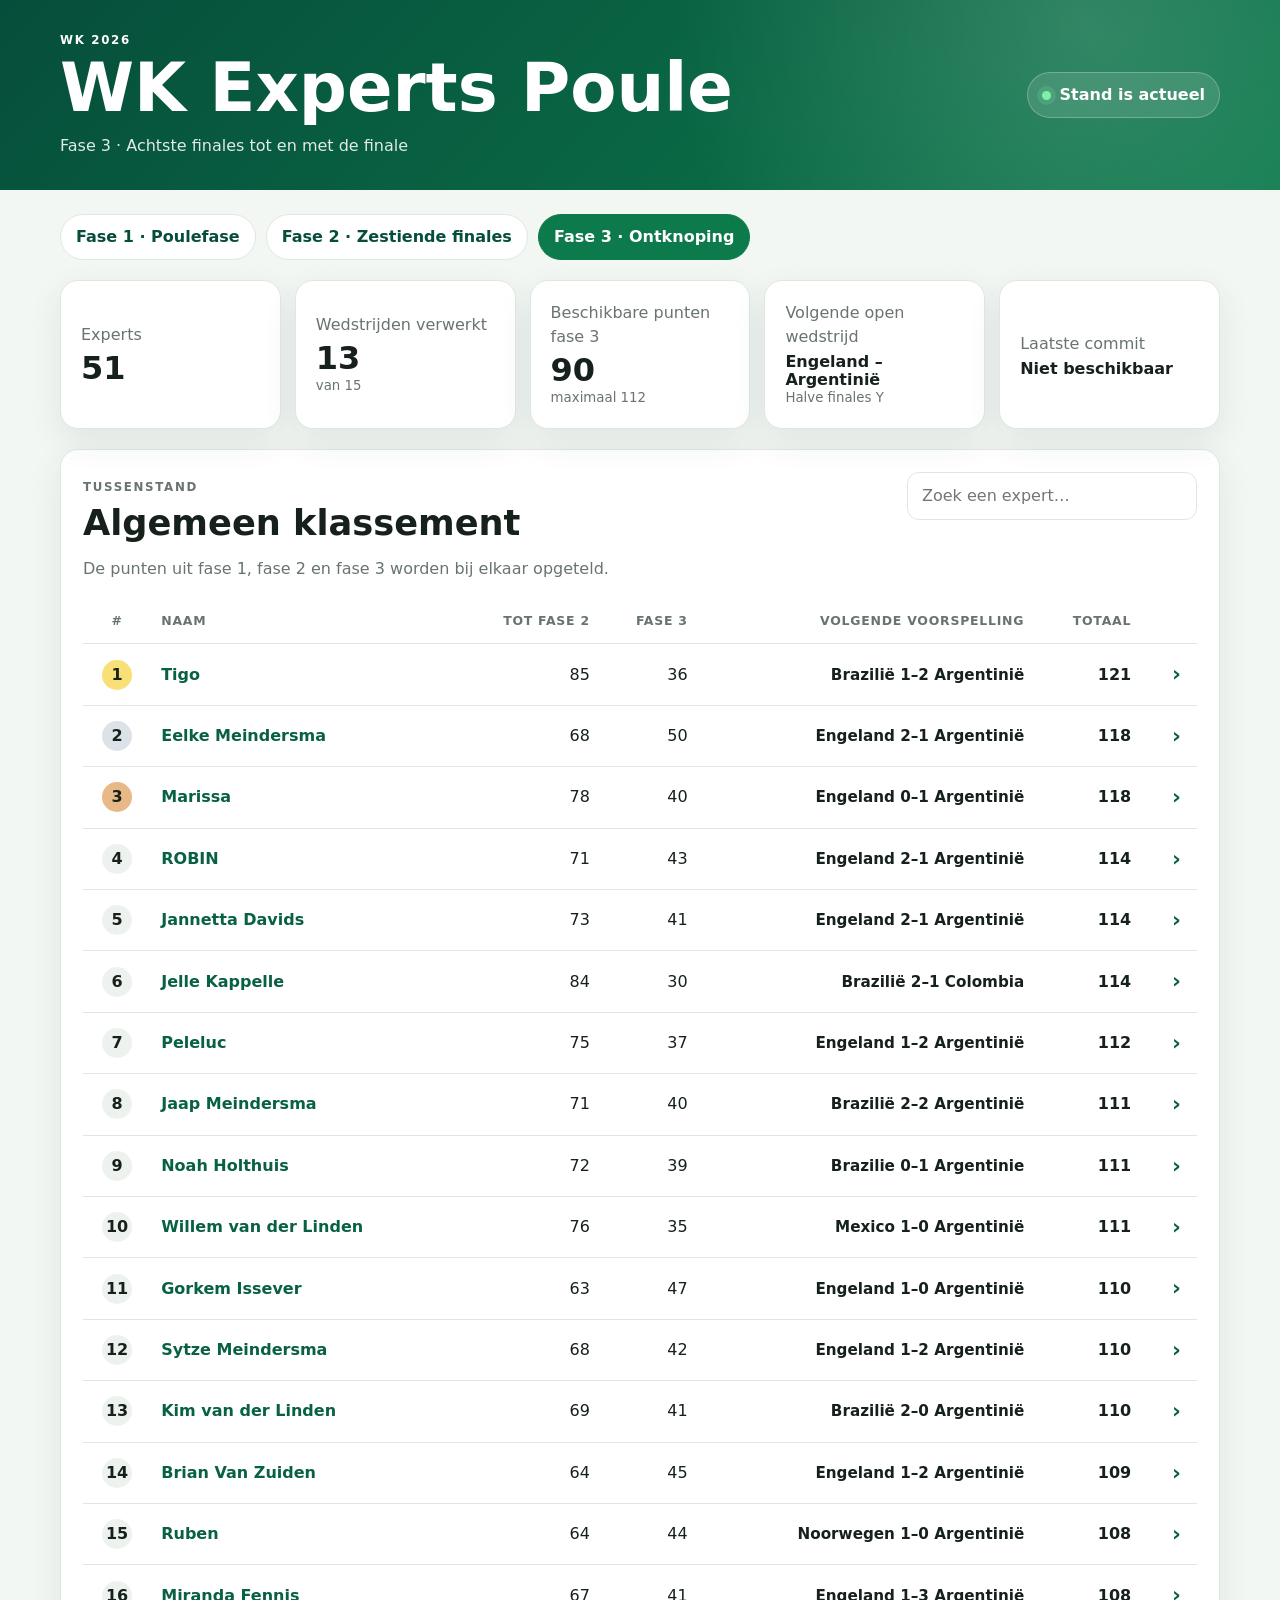
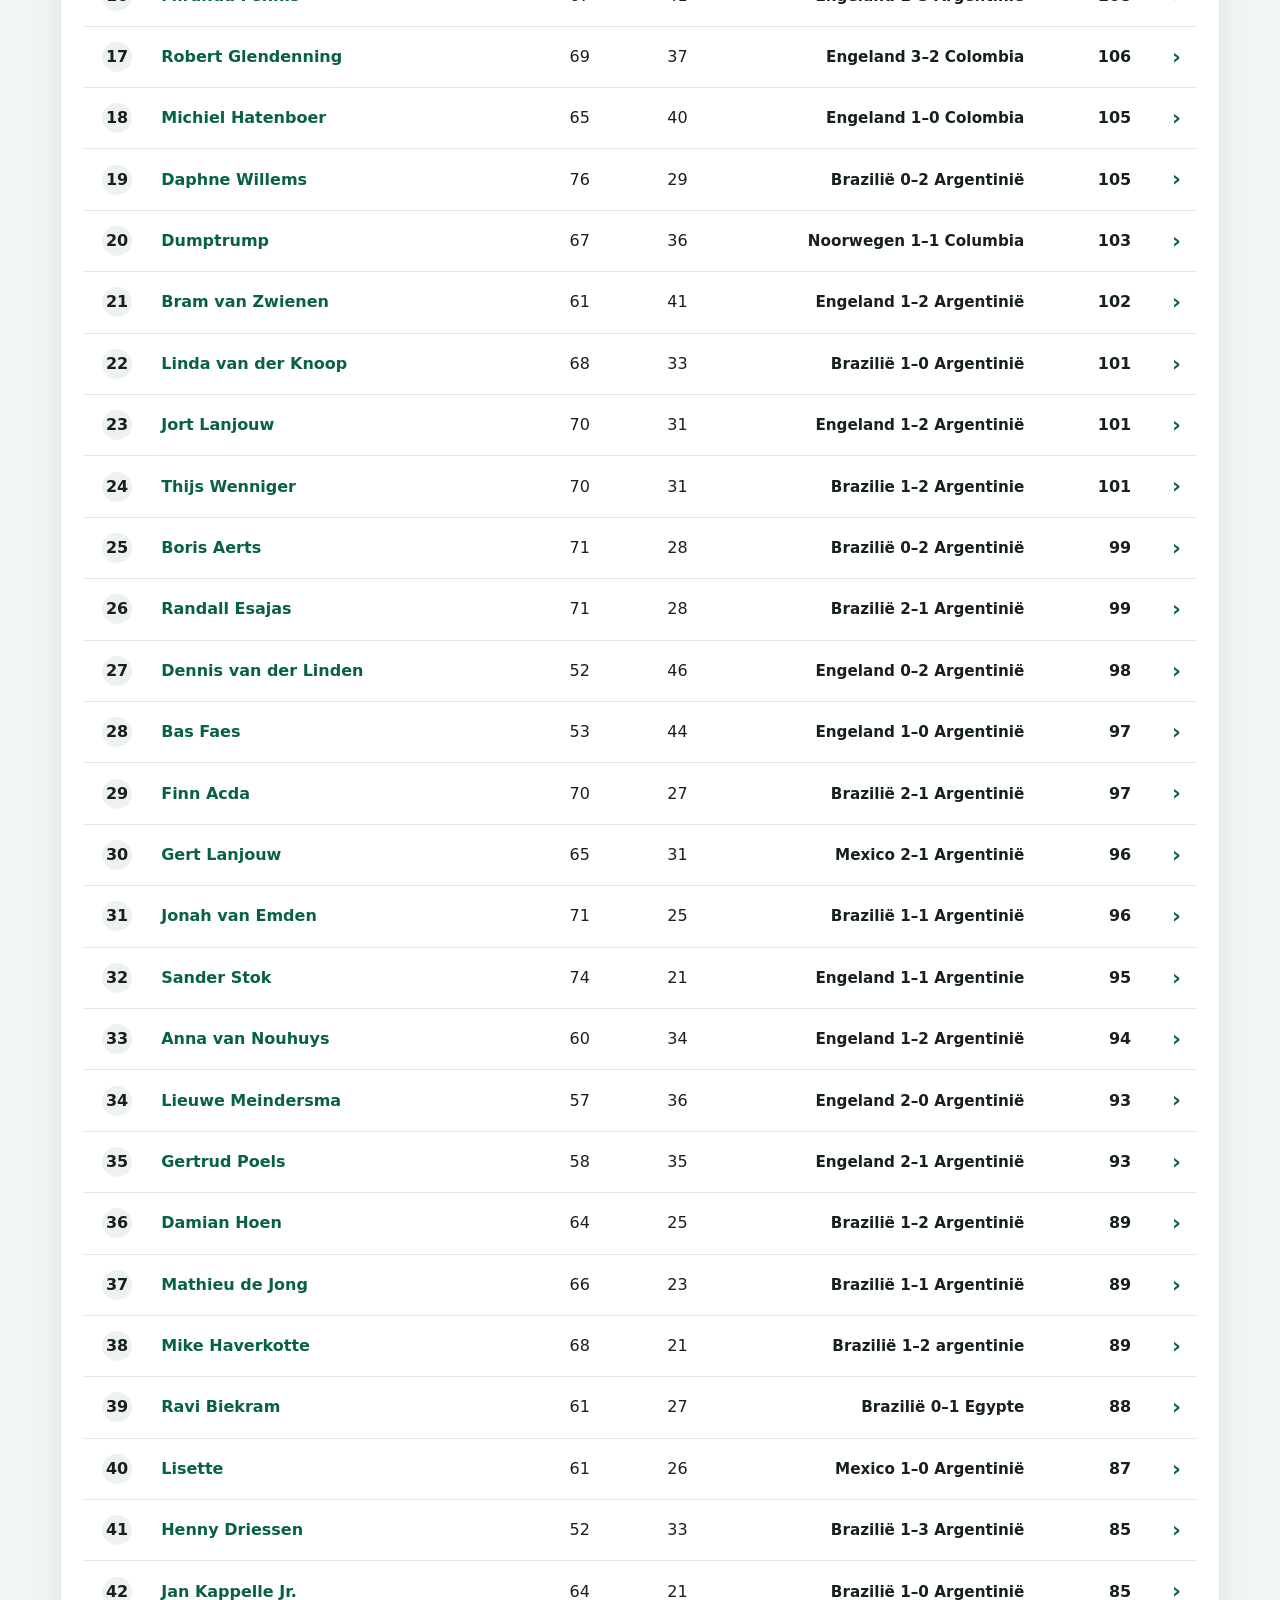
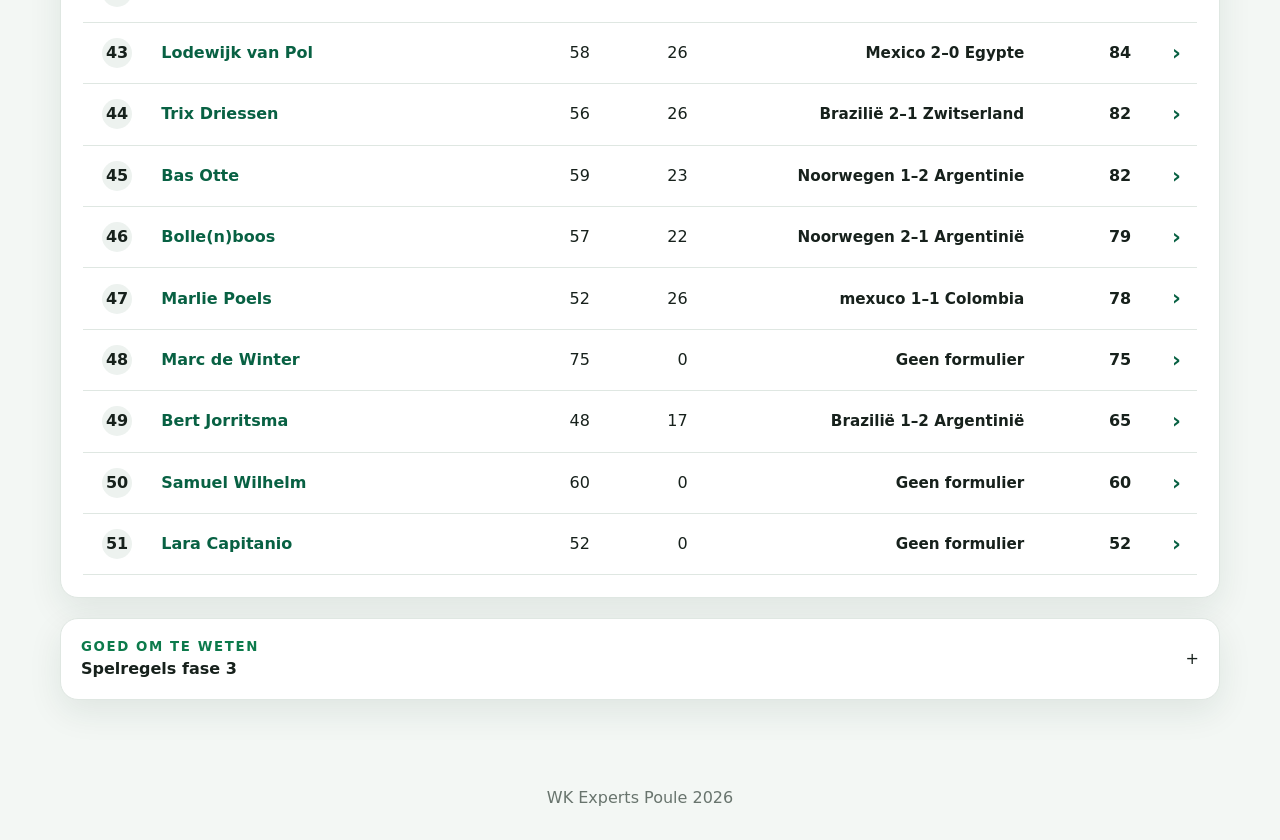
==== commit f09e633e: "yes sir" ====
--- a/index.html
+++ b/index.html
@@ -3,13 +3,10 @@
 <head>
   <meta charset="utf-8">
   <meta name="viewport" content="width=device-width, initial-scale=1">
-  <meta
-    name="description"
-    content="De actuele tussenstand van fase 2 van de WK Experts Poule 2026"
-  >
-  <title>Fase 2 · WK Experts Poule 2026</title>
-  <link rel="stylesheet" href="fase2.css">
-  <script defer src="fase2.js"></script>
+  <meta name="description" content="Fase 3 van de WK Experts Poule 2026">
+  <title>Fase 3 · WK Experts Poule 2026</title>
+  <link rel="stylesheet" href="fase3.css">
+  <script defer src="fase3.js"></script>
 </head>
 <body>
 <header class="hero">
@@ -17,60 +14,27 @@
     <div>
       <p class="eyebrow">WK 2026</p>
       <h1>WK Experts Poule</h1>
-      <p class="hero__text">Fase 2 · Zestiende finales</p>
+      <p class="hero__text">Fase 3 · Achtste finales tot en met de finale</p>
     </div>
-
-    <div class="live-pill" aria-live="polite">
-      <span class="live-dot" aria-hidden="true"></span>
-      <span id="load-status">Stand laden…</span>
-    </div>
+    <div class="live-pill"><span class="live-dot"></span><span id="load-status">Stand laden…</span></div>
   </div>
 </header>
 
 <main class="page-shell">
   <nav class="phase-nav" aria-label="Fases">
     <a href="fase1.html">Fase 1 · Poulefase</a>
-    <a class="is-active" href="index.html" aria-current="page">
-      Fase 2 · Zestiende finales
-    </a>
-  <a href="fase3.html">Fase 3 · Ontknoping</a>
-</nav>
+    <a href="fase2.html">Fase 2 · Zestiende finales</a>
+    <a class="is-active" href="index.html" aria-current="page">Fase 3 · Ontknoping</a>
+  </nav>
 
-  <section
-    class="message message--error"
-    id="error-panel"
-    aria-live="assertive"
-    hidden
-  ></section>
+  <section class="message message--error" id="error-panel" hidden></section>
 
-  <section class="stats" aria-label="Samenvatting">
-    <article class="stat-card">
-      <span>Experts</span>
-      <strong id="participant-count">–</strong>
-    </article>
-
-    <article class="stat-card">
-      <span>Wedstrijden verwerkt</span>
-      <strong id="completed-matches">–</strong>
-      <small>van 16</small>
-    </article>
-
-    <article class="stat-card">
-      <span>Beschikbare punten fase 2</span>
-      <strong id="available-points">–</strong>
-      <small>maximaal 80</small>
-    </article>
-
-    <article class="stat-card stat-card--fixture">
-      <span>Eerste open wedstrijd</span>
-      <strong class="small-value" id="next-open-match">–</strong>
-      <small id="next-open-match-number"></small>
-    </article>
-
-    <article class="stat-card">
-      <span>Laatst geladen</span>
-      <strong class="small-value" id="last-updated">–</strong>
-    </article>
+  <section class="stats">
+    <article class="stat-card"><span>Experts</span><strong id="participant-count">–</strong></article>
+    <article class="stat-card"><span>Wedstrijden verwerkt</span><strong id="completed-matches">–</strong><small>van 15</small></article>
+    <article class="stat-card"><span>Beschikbare punten fase 3</span><strong id="available-points">–</strong><small>maximaal 112</small></article>
+    <article class="stat-card"><span>Volgende open wedstrijd</span><strong class="small-value" id="next-open-match">–</strong><small id="next-open-round"></small></article>
+    <article class="stat-card"><span>Laatste commit</span><strong class="small-value" id="last-updated">–</strong></article>
   </section>
 
   <section class="panel">
@@ -78,111 +42,42 @@
       <div>
         <p class="section-kicker">TUSSENSTAND</p>
         <h2>Algemeen klassement</h2>
-        <p>Fase 1 en fase 2 worden automatisch bij elkaar opgeteld.</p>
+        <p>De punten uit fase 1, fase 2 en fase 3 worden bij elkaar opgeteld.</p>
       </div>
-
-      <label class="search">
-        <span class="sr-only">Zoek deelnemer</span>
-        <input
-          id="search-input"
-          type="search"
-          placeholder="Zoek een expert…"
-          autocomplete="off"
-        >
-      </label>
+      <label class="search"><span class="sr-only">Zoek deelnemer</span><input id="search-input" type="search" placeholder="Zoek een expert…"></label>
     </div>
-
     <div class="table-wrap">
       <table class="ranking-table">
-        <thead>
-          <tr>
-            <th>#</th>
-            <th>Naam</th>
-            <th>Fase 1</th>
-            <th>Fase 2</th>
-            <th class="next-match-column">Volgende wedstrijd</th>
-            <th class="optional-column">Exact</th>
-            <th>Totaal</th>
-            <th><span class="sr-only">Details</span></th>
-          </tr>
-        </thead>
-        <tbody id="ranking-body">
-          <tr>
-            <td colspan="8" class="loading-cell">
-              Stand wordt berekend…
-            </td>
-          </tr>
-        </tbody>
+        <thead><tr><th>#</th><th>Naam</th><th>Tot fase 2</th><th>Fase 3</th><th>Volgende voorspelling</th><th>Totaal</th><th></th></tr></thead>
+        <tbody id="ranking-body"><tr><td colspan="7" class="loading-cell">Stand wordt berekend…</td></tr></tbody>
       </table>
     </div>
-
-    <p id="empty-search" class="empty-state" hidden>
-      Geen expert gevonden.
-    </p>
+    <p id="empty-search" class="empty-state" hidden>Geen expert gevonden.</p>
   </section>
 
-  <section
-    class="panel participant-panel"
-    id="participant-section"
-    hidden
-  >
+  <section class="panel participant-panel" id="participant-section" hidden>
     <div class="participant-heading">
-      <div>
-        <p class="section-kicker">VOORSPELLINGEN FASE 2</p>
-        <h2 id="participant-title">Deelnemer</h2>
-        <p id="participant-summary"></p>
-      </div>
-
-      <button id="close-details" class="button" type="button">
-        Sluiten
-      </button>
+      <div><p class="section-kicker">ROUTE NAAR DE FINALE</p><h2 id="participant-title">Deelnemer</h2><p id="participant-summary"></p></div>
+      <button class="button" id="close-details" type="button">Sluiten</button>
     </div>
-
-    <div class="detail-layout">
-      <div id="match-details" class="match-grid"></div>
-
-      <aside class="score-overview">
-        <article>
-          <span>Fase 1</span>
-          <strong id="detail-phase1">–</strong>
-        </article>
-
-        <article>
-          <span>Fase 2</span>
-          <strong id="detail-phase2">–</strong>
-        </article>
-
-        <article>
-          <span>Exacte uitslagen</span>
-          <strong id="detail-exact">–</strong>
-        </article>
-
-        <article>
-          <span>Totaal</span>
-          <strong id="detail-total">–</strong>
-        </article>
-      </aside>
-    </div>
+    <div class="route-summary" id="route-summary"></div>
+    <div class="round-tabs" id="round-tabs"></div>
+    <div class="round-content" id="round-content"></div>
   </section>
 
   <section class="rules">
     <details>
-      <summary>
-        <span>
-          <small>GOED OM TE WETEN</small>
-          <strong>Puntentelling fase 2</strong>
-        </span>
-        <span aria-hidden="true">+</span>
-      </summary>
-
+      <summary><span><small>GOED OM TE WETEN</small><strong>Spelregels fase 3</strong></span><span>+</span></summary>
       <div class="rules__body">
-        <p><strong>Correct resultaat:</strong> 3 punten.</p>
-        <p><strong>Exacte uitslag:</strong> 5 punten in totaal.</p>
+        <p><strong>Achtste finales:</strong> 4 punten voor het juiste resultaat en 6 punten voor de exacte uitslag.</p>
+        <p><strong>Kwartfinales:</strong> met de juiste landen 5 punten voor het resultaat en 8 voor exact; met één of twee verkeerde landen 2 en 4 punten.</p>
+        <p><strong>Halve finales:</strong> met de juiste landen 6 punten voor het resultaat en 10 voor exact; met één of twee verkeerde landen 3 en 5 punten.</p>
+        <p><strong>Finale:</strong> 8 punten voor het resultaat en 12 voor exact. Alleen met beide juiste finalisten.</p>
+        <p>De penaltywinnaar telt niet mee; de uitslag na 90 of 120 minuten is bepalend.</p>
       </div>
     </details>
   </section>
 </main>
-
 <footer>WK Experts Poule 2026</footer>
 </body>
 </html>
--- a/fase3.css
+++ b/fase3.css
@@ -0,0 +1,596 @@
+:root {
+  --green-900: #064e3b;
+  --green-800: #086143;
+  --green-700: #0c7a4b;
+  --green-100: #dcfce7;
+  --ink: #17211c;
+  --muted: #68746d;
+  --line: #dfe7e2;
+  --paper: #ffffff;
+  --background: #f3f7f4;
+  --danger: #a61b1b;
+  --warning: #7a4d00;
+  --shadow: 0 12px 34px rgba(26, 57, 39, 0.09);
+}
+
+* {
+  box-sizing: border-box;
+}
+
+html {
+  scroll-behavior: smooth;
+}
+
+body {
+  margin: 0;
+  color: var(--ink);
+  background: var(--background);
+  font-family:
+    Inter,
+    ui-sans-serif,
+    system-ui,
+    -apple-system,
+    BlinkMacSystemFont,
+    "Segoe UI",
+    sans-serif;
+  line-height: 1.5;
+}
+
+button,
+input {
+  font: inherit;
+}
+
+.hero {
+  color: white;
+  background:
+    radial-gradient(
+      circle at 85% 15%,
+      rgba(255, 255, 255, 0.16),
+      transparent 26rem
+    ),
+    linear-gradient(135deg, var(--green-900), var(--green-700));
+}
+
+.hero__inner {
+  width: min(1160px, calc(100% - 32px));
+  min-height: 190px;
+  margin: 0 auto;
+  display: flex;
+  align-items: center;
+  justify-content: space-between;
+  gap: 24px;
+}
+
+.eyebrow,
+.section-kicker {
+  margin: 0 0 6px;
+  letter-spacing: 0.14em;
+  font-size: 0.74rem;
+  font-weight: 900;
+}
+
+.hero h1 {
+  margin: 0;
+  font-size: clamp(2rem, 6vw, 4.2rem);
+  line-height: 1;
+}
+
+.hero__text {
+  margin: 12px 0 0;
+  opacity: 0.88;
+}
+
+.live-pill {
+  display: inline-flex;
+  align-items: center;
+  gap: 9px;
+  padding: 10px 14px;
+  border: 1px solid rgba(255, 255, 255, 0.25);
+  border-radius: 999px;
+  background: rgba(255, 255, 255, 0.12);
+  font-weight: 750;
+  white-space: nowrap;
+}
+
+.live-dot {
+  width: 9px;
+  height: 9px;
+  border-radius: 50%;
+  background: #7ef0a8;
+  box-shadow: 0 0 0 5px rgba(126, 240, 168, 0.16);
+}
+
+.page-shell {
+  width: min(1160px, calc(100% - 32px));
+  margin: 24px auto 56px;
+}
+
+.phase-nav {
+  display: flex;
+  flex-wrap: wrap;
+  gap: 10px;
+  margin-bottom: 20px;
+}
+
+.phase-nav a {
+  color: var(--green-900);
+  text-decoration: none;
+  padding: 10px 15px;
+  border: 1px solid var(--line);
+  border-radius: 999px;
+  background: var(--paper);
+  font-weight: 850;
+}
+
+.phase-nav a.is-active {
+  color: white;
+  border-color: var(--green-700);
+  background: var(--green-700);
+}
+
+.message {
+  margin: 0 0 16px;
+  padding: 14px 16px;
+  border: 1px solid;
+  border-radius: 12px;
+  background: white;
+}
+
+.message--error {
+  color: var(--danger);
+  border-color: #efb5b5;
+}
+
+.message--warning {
+  color: var(--warning);
+  border-color: #e9cc93;
+}
+
+.stats {
+  display: grid;
+  grid-template-columns: repeat(auto-fit, minmax(190px, 1fr));
+  gap: 14px;
+  margin-bottom: 20px;
+}
+
+.stat-card,
+.panel,
+.rules details {
+  background: var(--paper);
+  border: 1px solid var(--line);
+  border-radius: 18px;
+  box-shadow: var(--shadow);
+}
+
+.stat-card {
+  min-height: 120px;
+  padding: 20px;
+  display: flex;
+  flex-direction: column;
+  justify-content: center;
+}
+
+.stat-card span,
+.stat-card small {
+  color: var(--muted);
+}
+
+.stat-card strong {
+  margin-top: 4px;
+  font-size: 2rem;
+  line-height: 1.1;
+}
+
+.stat-card .small-value {
+  font-size: 1rem;
+}
+
+.panel {
+  padding: 22px;
+  margin-bottom: 20px;
+}
+
+.panel__header,
+.participant-heading {
+  display: flex;
+  align-items: flex-start;
+  justify-content: space-between;
+  gap: 20px;
+  margin-bottom: 18px;
+}
+
+.panel h2,
+.participant-heading h2 {
+  margin: 0;
+  font-size: clamp(1.5rem, 4vw, 2.2rem);
+}
+
+.panel p {
+  color: var(--muted);
+  margin: 7px 0 0;
+}
+
+.search input {
+  width: min(290px, 70vw);
+  padding: 11px 14px;
+  border: 1px solid var(--line);
+  border-radius: 12px;
+  outline: none;
+}
+
+.search input:focus {
+  border-color: var(--green-700);
+  box-shadow: 0 0 0 4px rgba(12, 122, 75, 0.12);
+}
+
+.table-wrap {
+  overflow-x: auto;
+}
+
+.ranking-table {
+  width: 100%;
+  border-collapse: collapse;
+}
+
+.ranking-table th {
+  color: var(--muted);
+  text-align: left;
+  font-size: 0.78rem;
+  text-transform: uppercase;
+  letter-spacing: 0.06em;
+}
+
+.ranking-table th,
+.ranking-table td {
+  padding: 13px 10px;
+  border-bottom: 1px solid var(--line);
+}
+
+.ranking-table th:not(:nth-child(2)),
+.ranking-table td:not(:nth-child(2)) {
+  text-align: right;
+}
+
+.ranking-table th:first-child,
+.ranking-table td:first-child {
+  text-align: center;
+}
+
+.ranking-table tbody tr:hover {
+  background: #f8fbf9;
+}
+
+.rank-badge {
+  display: inline-grid;
+  place-items: center;
+  width: 30px;
+  height: 30px;
+  border-radius: 50%;
+  background: #edf2ef;
+  font-weight: 900;
+}
+
+.rank-badge--1 {
+  background: #f8df76;
+}
+
+.rank-badge--2 {
+  background: #dce3e8;
+}
+
+.rank-badge--3 {
+  background: #e8b887;
+}
+
+.name-button,
+.detail-button {
+  border: 0;
+  background: none;
+  color: var(--green-800);
+  font-weight: 900;
+  cursor: pointer;
+}
+
+.name-button {
+  padding: 0;
+  text-align: left;
+}
+
+.detail-button {
+  font-size: 1.35rem;
+}
+
+.loading-cell,
+.empty-state {
+  text-align: center !important;
+  color: var(--muted);
+  padding: 28px !important;
+}
+
+.button {
+  border: 1px solid var(--line);
+  border-radius: 10px;
+  background: white;
+  padding: 9px 13px;
+  font-weight: 850;
+  cursor: pointer;
+}
+
+.detail-layout {
+  display: grid;
+  grid-template-columns: minmax(0, 1fr) 220px;
+  gap: 18px;
+}
+
+.match-grid {
+  display: grid;
+  grid-template-columns: repeat(2, minmax(0, 1fr));
+  gap: 12px;
+}
+
+.match-card {
+  overflow: hidden;
+  border: 1px solid var(--line);
+  border-radius: 14px;
+  background: white;
+}
+
+.match-card.is-open {
+  opacity: 0.72;
+  border-style: dashed;
+}
+
+.match-card__header {
+  display: flex;
+  justify-content: space-between;
+  gap: 12px;
+  padding: 10px 12px;
+  background: #f5f8f6;
+  border-bottom: 1px solid var(--line);
+}
+
+.match-card__header span {
+  color: var(--muted);
+  font-size: 0.85rem;
+}
+
+.match-card__teams {
+  padding: 12px;
+}
+
+.match-card__team {
+  display: grid;
+  grid-template-columns: 1fr auto auto;
+  gap: 10px;
+  padding: 5px 0;
+  align-items: center;
+}
+
+.match-card__score {
+  min-width: 28px;
+  text-align: center;
+  font-weight: 950;
+}
+
+.match-card__actual {
+  min-width: 28px;
+  color: var(--muted);
+  text-align: center;
+  font-size: 0.85rem;
+}
+
+.match-card__footer {
+  padding: 9px 12px;
+  border-top: 1px solid var(--line);
+  color: var(--muted);
+  font-size: 0.82rem;
+}
+
+.points-5 {
+  color: var(--green-700);
+}
+
+.points-3 {
+  color: #27637b;
+}
+
+.points-0 {
+  color: var(--danger);
+}
+
+.score-overview {
+  display: grid;
+  gap: 10px;
+  align-content: start;
+}
+
+.score-overview article {
+  padding: 15px;
+  border: 1px solid var(--line);
+  border-radius: 14px;
+}
+
+.score-overview span {
+  display: block;
+  color: var(--muted);
+  font-size: 0.82rem;
+}
+
+.score-overview strong {
+  display: block;
+  margin-top: 4px;
+  font-size: 1.45rem;
+}
+
+.rules details {
+  overflow: hidden;
+}
+
+.rules summary {
+  display: flex;
+  justify-content: space-between;
+  align-items: center;
+  padding: 18px 20px;
+  cursor: pointer;
+}
+
+.rules summary small,
+.rules summary strong {
+  display: block;
+}
+
+.rules summary small {
+  color: var(--green-700);
+  letter-spacing: 0.12em;
+  font-weight: 900;
+}
+
+.rules__body {
+  padding: 0 20px 20px;
+  color: var(--muted);
+}
+
+footer {
+  padding: 30px 16px;
+  text-align: center;
+  color: var(--muted);
+}
+
+.sr-only {
+  position: absolute;
+  width: 1px;
+  height: 1px;
+  padding: 0;
+  margin: -1px;
+  overflow: hidden;
+  clip: rect(0, 0, 0, 0);
+  white-space: nowrap;
+  border: 0;
+}
+
+@media (max-width: 900px) {
+  .stats {
+    grid-template-columns: repeat(2, 1fr);
+  }
+
+  .detail-layout {
+    grid-template-columns: 1fr;
+  }
+
+  .score-overview {
+    grid-template-columns: repeat(4, 1fr);
+  }
+}
+
+@media (max-width: 660px) {
+  .hero__inner {
+    min-height: 220px;
+    align-items: flex-start;
+    flex-direction: column;
+    justify-content: center;
+  }
+
+  .panel__header,
+  .participant-heading {
+    flex-direction: column;
+  }
+
+  .search,
+  .search input {
+    width: 100%;
+  }
+
+  .match-grid {
+    grid-template-columns: 1fr;
+  }
+
+  .score-overview {
+    grid-template-columns: repeat(2, 1fr);
+  }
+
+  .optional-column {
+    display: none;
+  }
+}
+
+@media (max-width: 440px) {
+  .stats {
+    grid-template-columns: 1fr;
+  }
+}
+
+
+.stat-card--fixture .small-value {
+  font-size: 1.05rem;
+  line-height: 1.3;
+}
+
+
+.next-prediction {
+  display: inline-flex;
+  align-items: center;
+  justify-content: flex-end;
+  gap: 6px;
+  min-width: 84px;
+}
+
+.next-prediction strong {
+  font-size: 1rem;
+}
+
+.next-prediction small {
+  color: var(--muted);
+  font-size: 0.72rem;
+}
+
+.next-prediction--missing,
+.next-prediction--done {
+  color: var(--muted);
+  font-size: 0.78rem;
+  font-weight: 700;
+}
+
+.match-card.is-next-open {
+  border: 2px solid var(--green-700);
+  box-shadow: 0 0 0 4px rgba(12, 122, 75, 0.1);
+}
+
+.next-label {
+  display: inline-flex;
+  margin-left: 6px;
+  padding: 2px 7px;
+  border-radius: 999px;
+  color: var(--green-900);
+  background: var(--green-100);
+  font-size: 0.65rem;
+  text-transform: uppercase;
+  letter-spacing: 0.05em;
+  vertical-align: middle;
+}
+
+@media (max-width: 760px) {
+  .next-match-column {
+    display: none;
+  }
+}
+
+.route-summary{display:grid;grid-template-columns:repeat(3,minmax(0,1fr));gap:12px;margin-bottom:18px}
+.route-card{padding:15px;border:1px solid var(--line);border-radius:14px;background:#f8fbf9}
+.route-card span{display:block;color:var(--muted);font-size:.78rem;text-transform:uppercase;letter-spacing:.06em}
+.route-card strong{display:block;margin-top:6px;line-height:1.4}
+.round-tabs{display:flex;flex-wrap:wrap;gap:8px;margin-bottom:14px}
+.round-tab{border:1px solid var(--line);background:white;border-radius:999px;padding:8px 12px;font-weight:800;cursor:pointer}
+.round-tab.is-active{color:white;background:var(--green-700);border-color:var(--green-700)}
+.round-grid{display:grid;grid-template-columns:repeat(2,minmax(0,1fr));gap:12px}
+.round-match{border:1px solid var(--line);border-radius:14px;overflow:hidden;background:white}
+.round-match.is-next{border:2px solid var(--green-700);box-shadow:0 0 0 4px rgba(12,122,75,.1)}
+.round-match__head{display:flex;justify-content:space-between;gap:10px;padding:10px 12px;background:#f5f8f6;border-bottom:1px solid var(--line)}
+.round-match__body{padding:12px}
+.round-team{display:grid;grid-template-columns:1fr auto auto;gap:10px;padding:5px 0}
+.round-team .prediction{font-weight:900}.round-team .actual{color:var(--muted)}
+.team-status{display:inline-flex;margin-top:8px;padding:4px 8px;border-radius:999px;background:#edf2ef;color:var(--muted);font-size:.75rem;font-weight:800}
+.team-status.is-correct{background:var(--green-100);color:var(--green-900)}
+.next-pick{display:inline-flex;flex-direction:column;align-items:flex-end;font-size:.8rem}
+.next-pick strong{font-size:.95rem}
+@media(max-width:760px){.route-summary,.round-grid{grid-template-columns:1fr}.next-pick{display:none}}
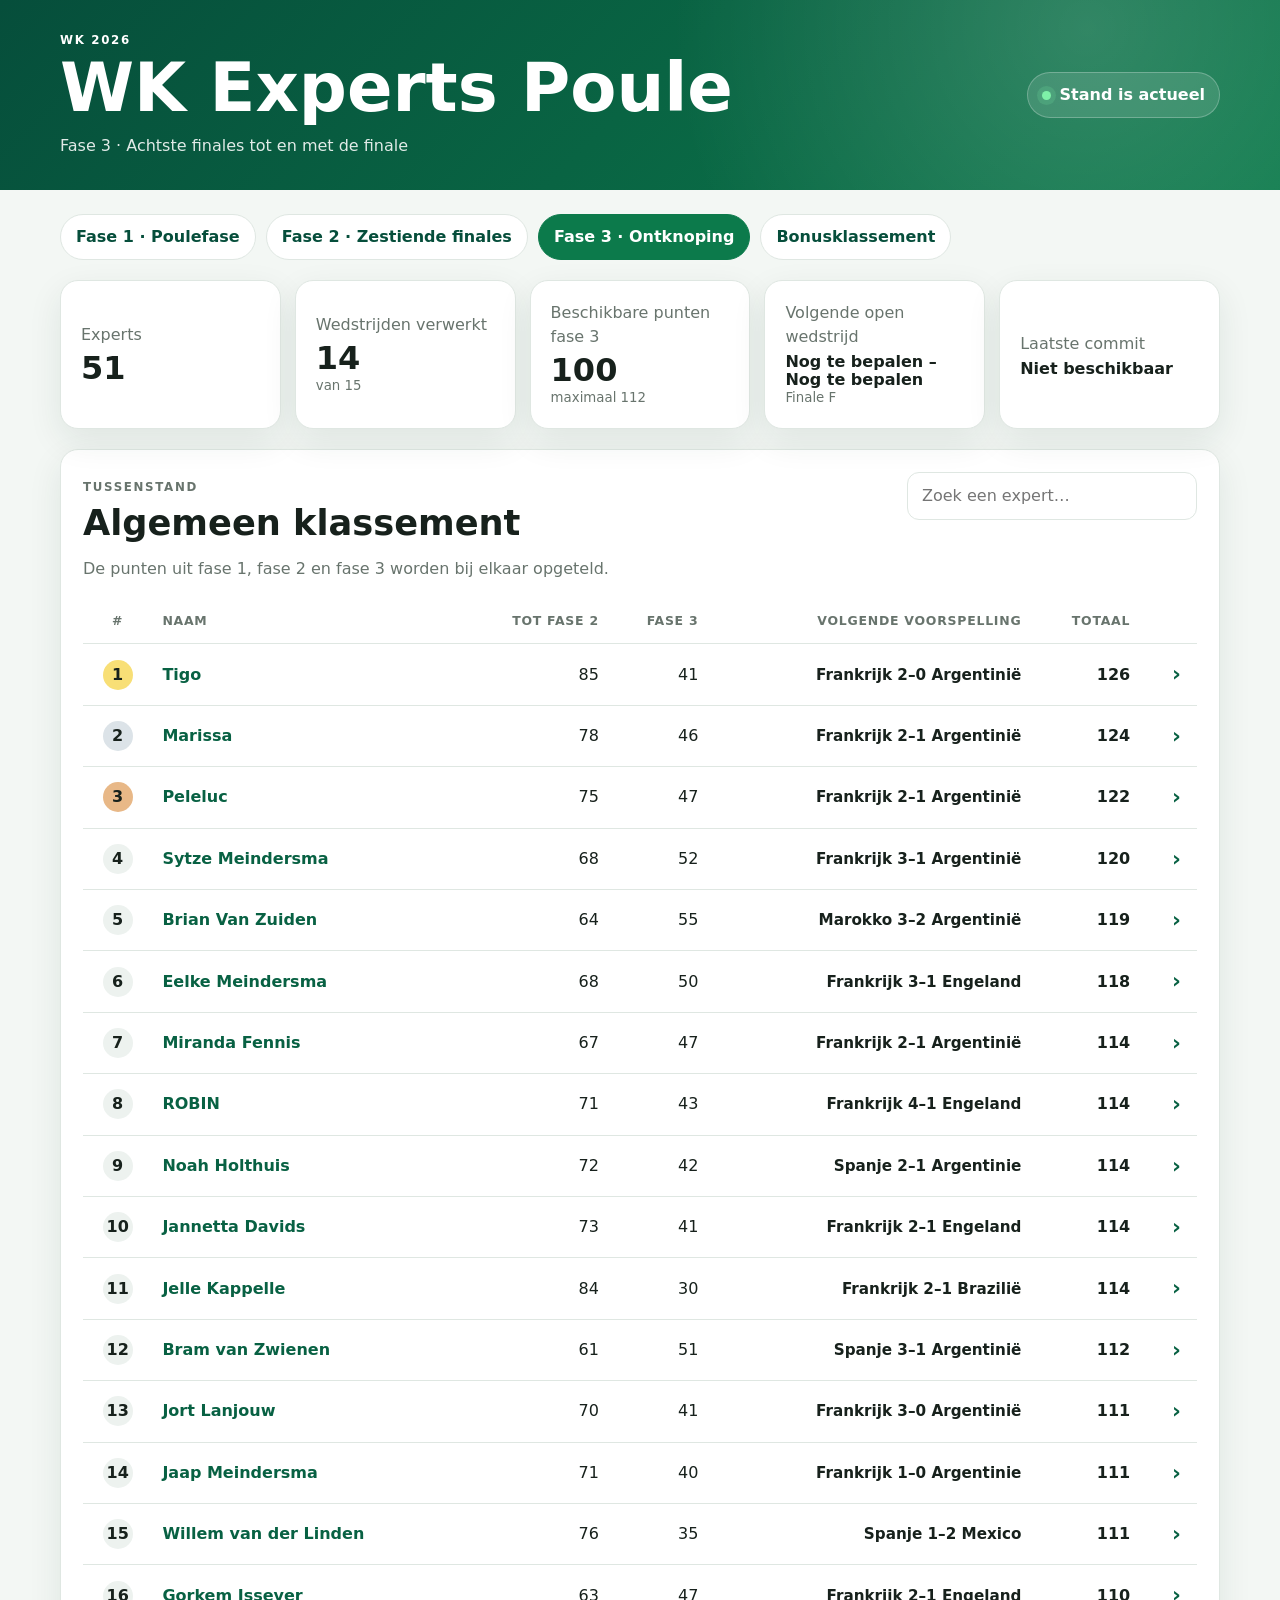
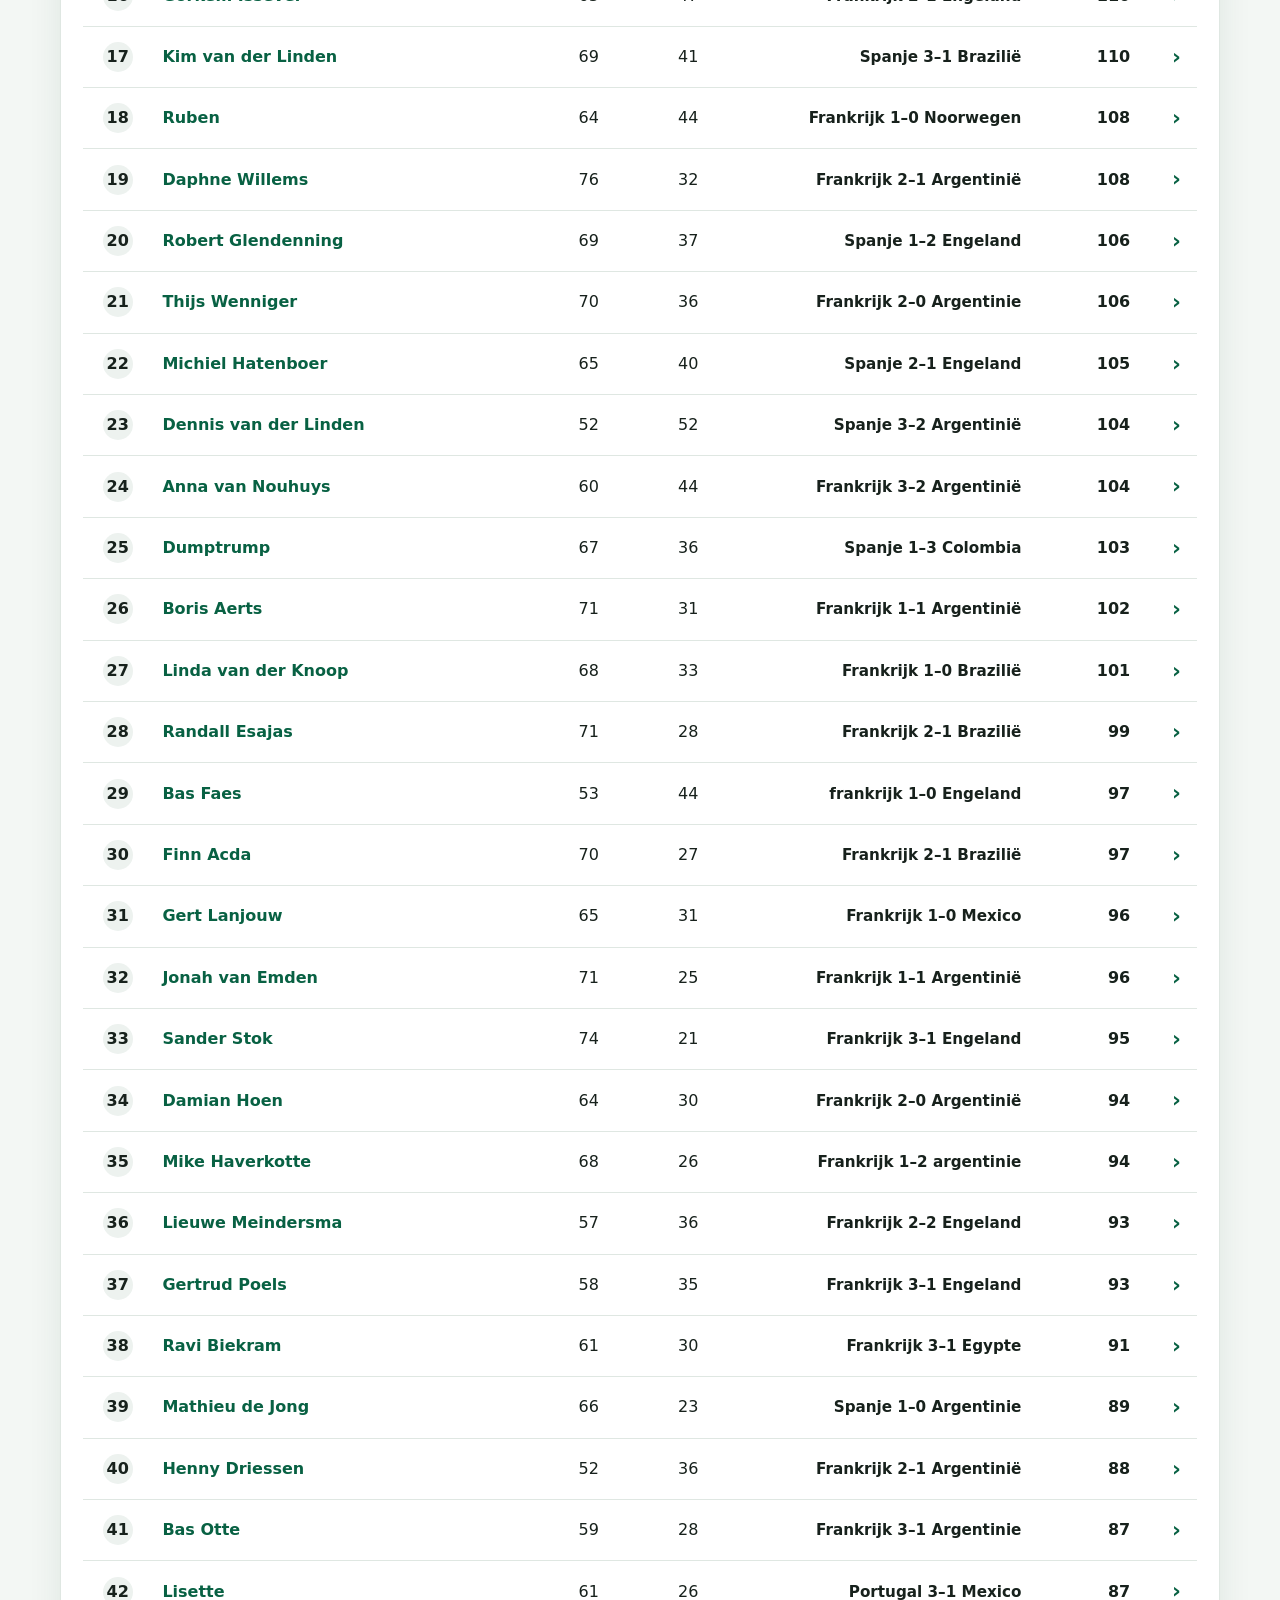
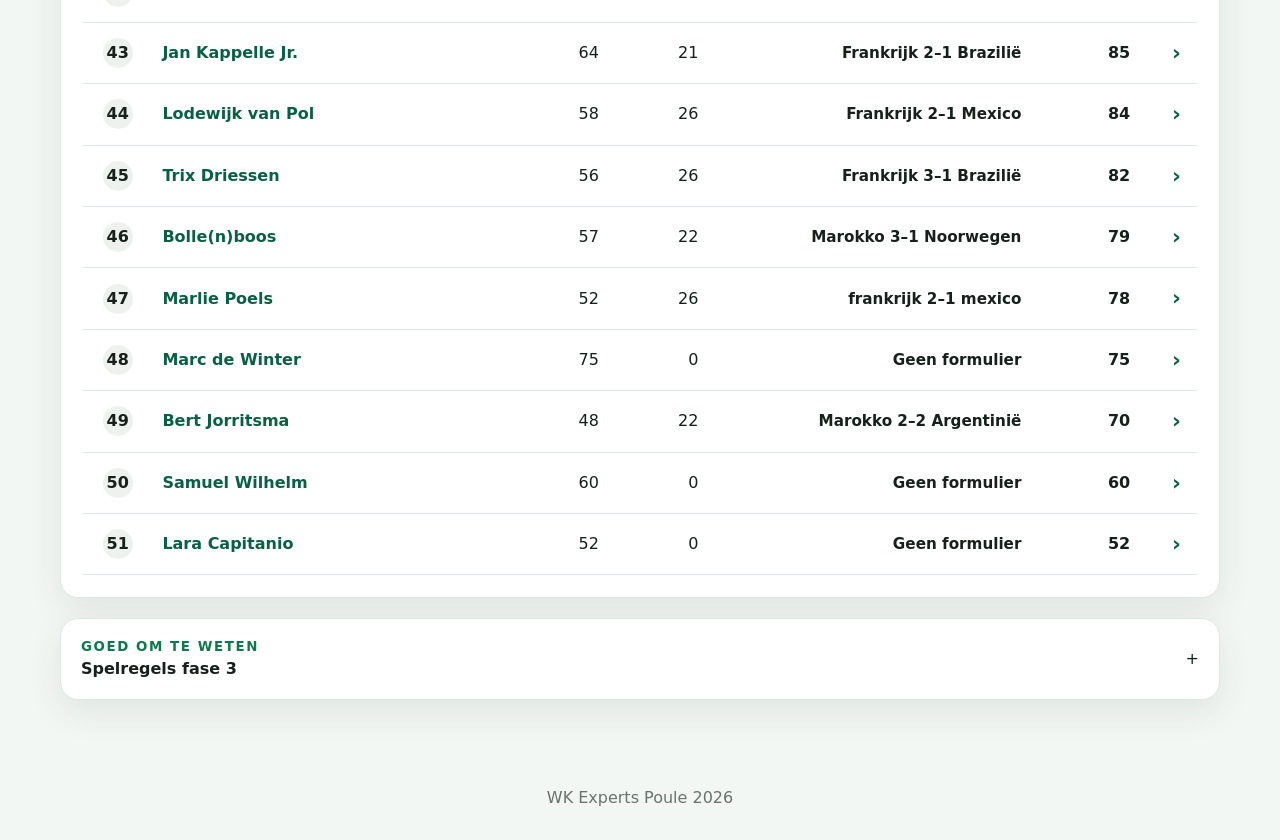
==== commit 507c6c34: "test" ====
--- a/index.html
+++ b/index.html
@@ -25,6 +25,7 @@
     <a href="fase1.html">Fase 1 · Poulefase</a>
     <a href="fase2.html">Fase 2 · Zestiende finales</a>
     <a class="is-active" href="index.html" aria-current="page">Fase 3 · Ontknoping</a>
+    <a href="bonus.html">Bonusklassement</a>
   </nav>
 
   <section class="message message--error" id="error-panel" hidden></section>
